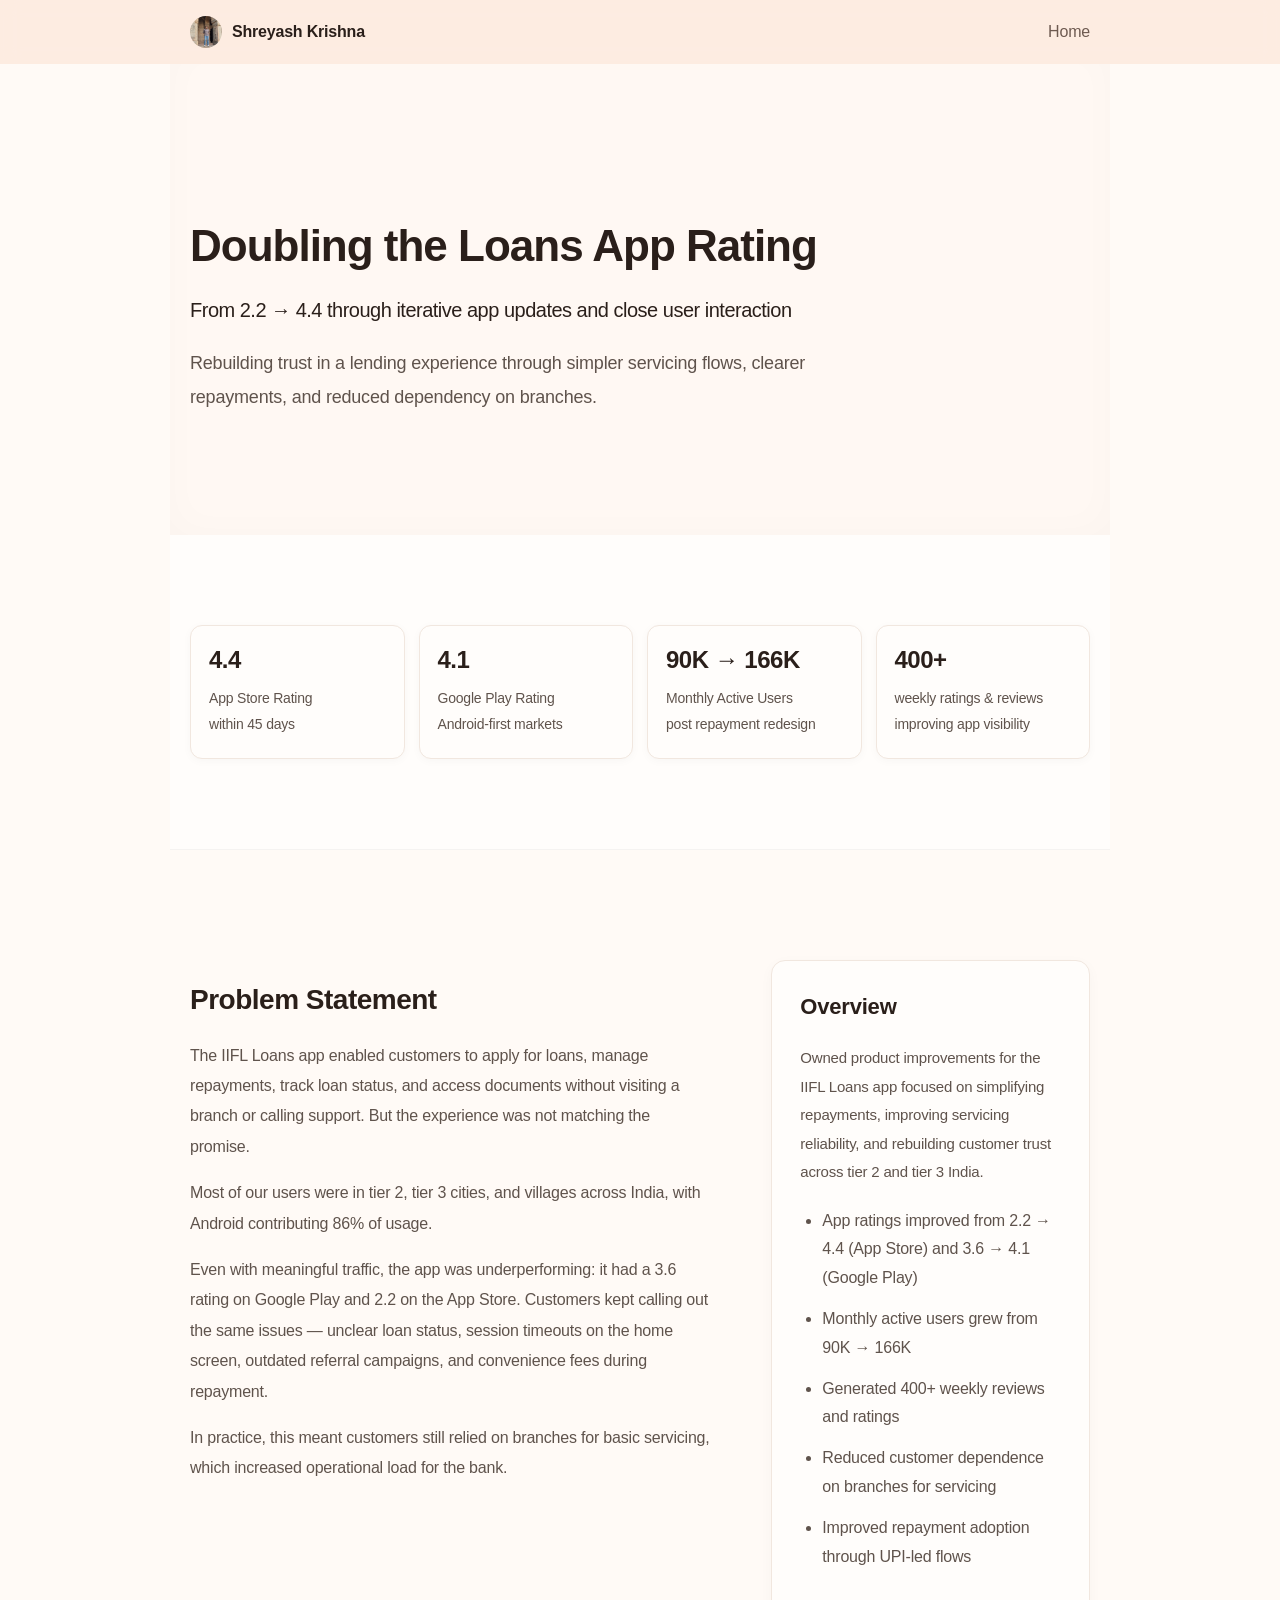
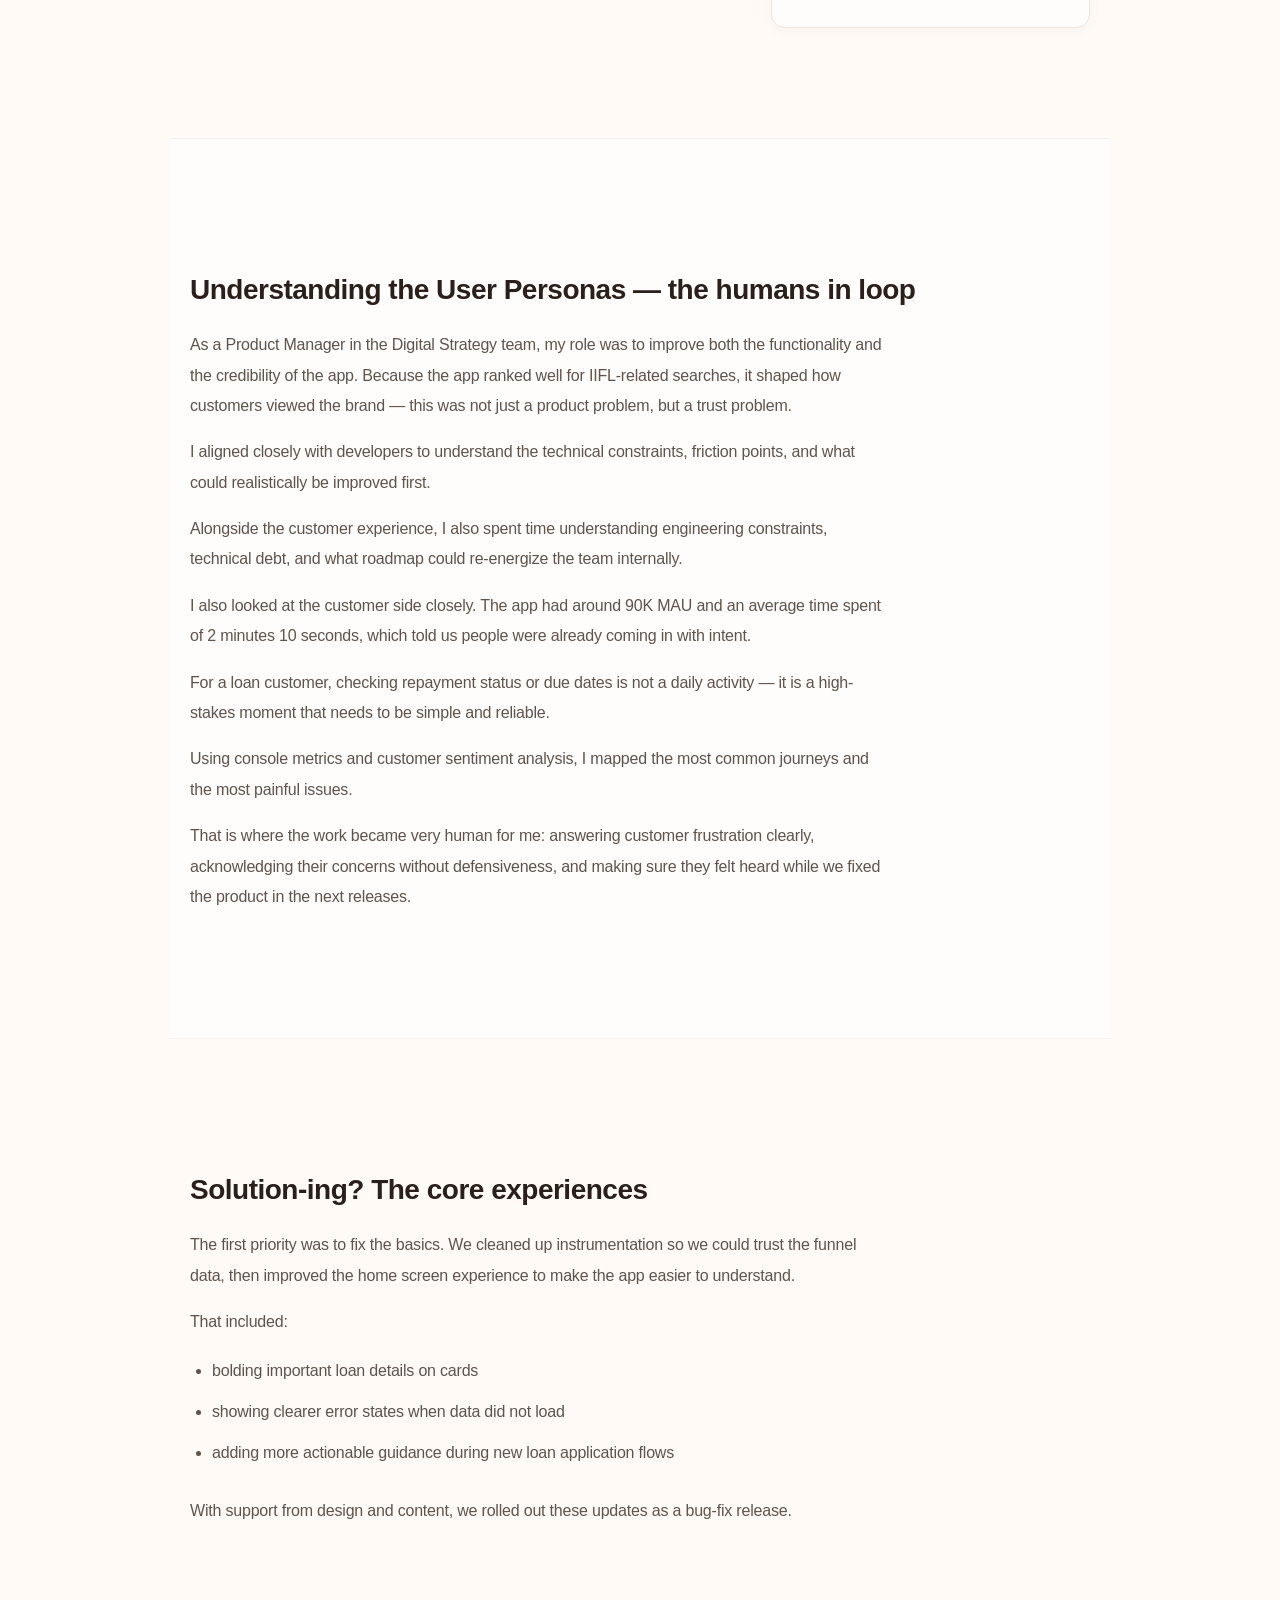
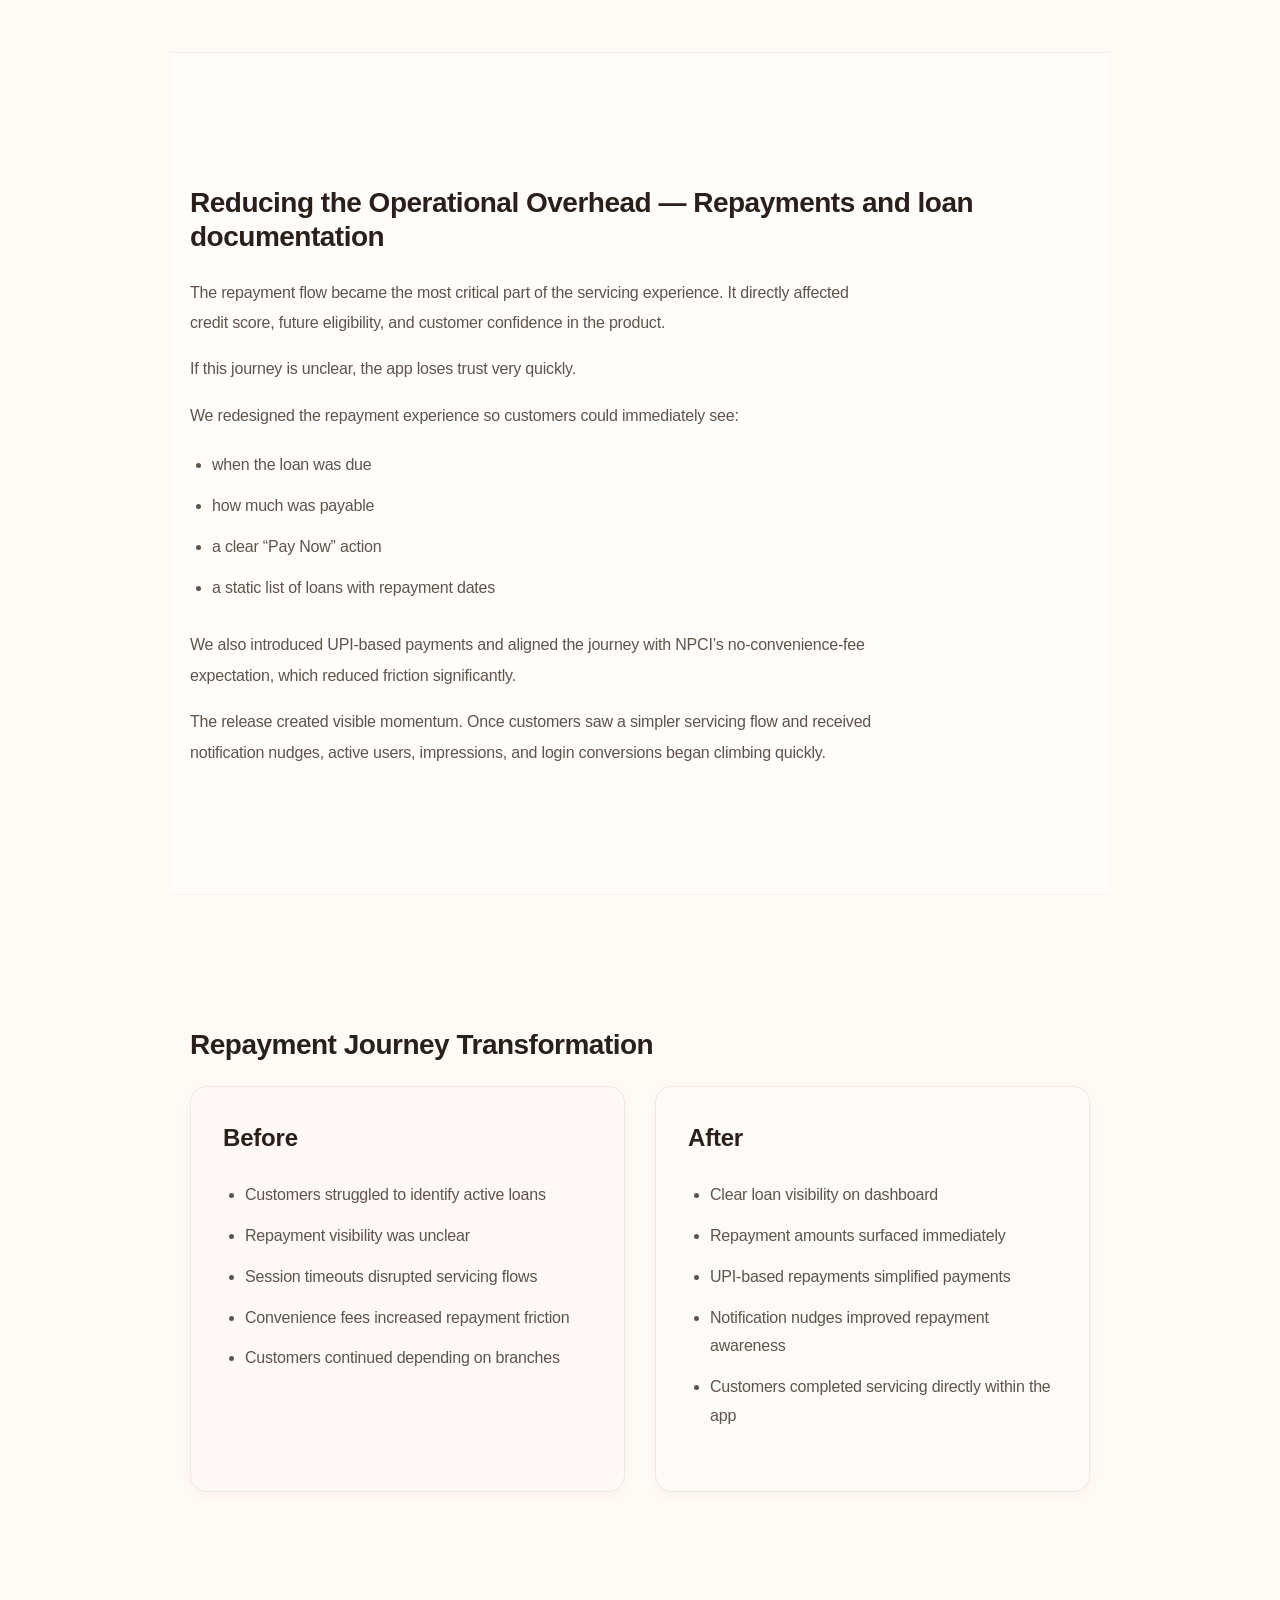
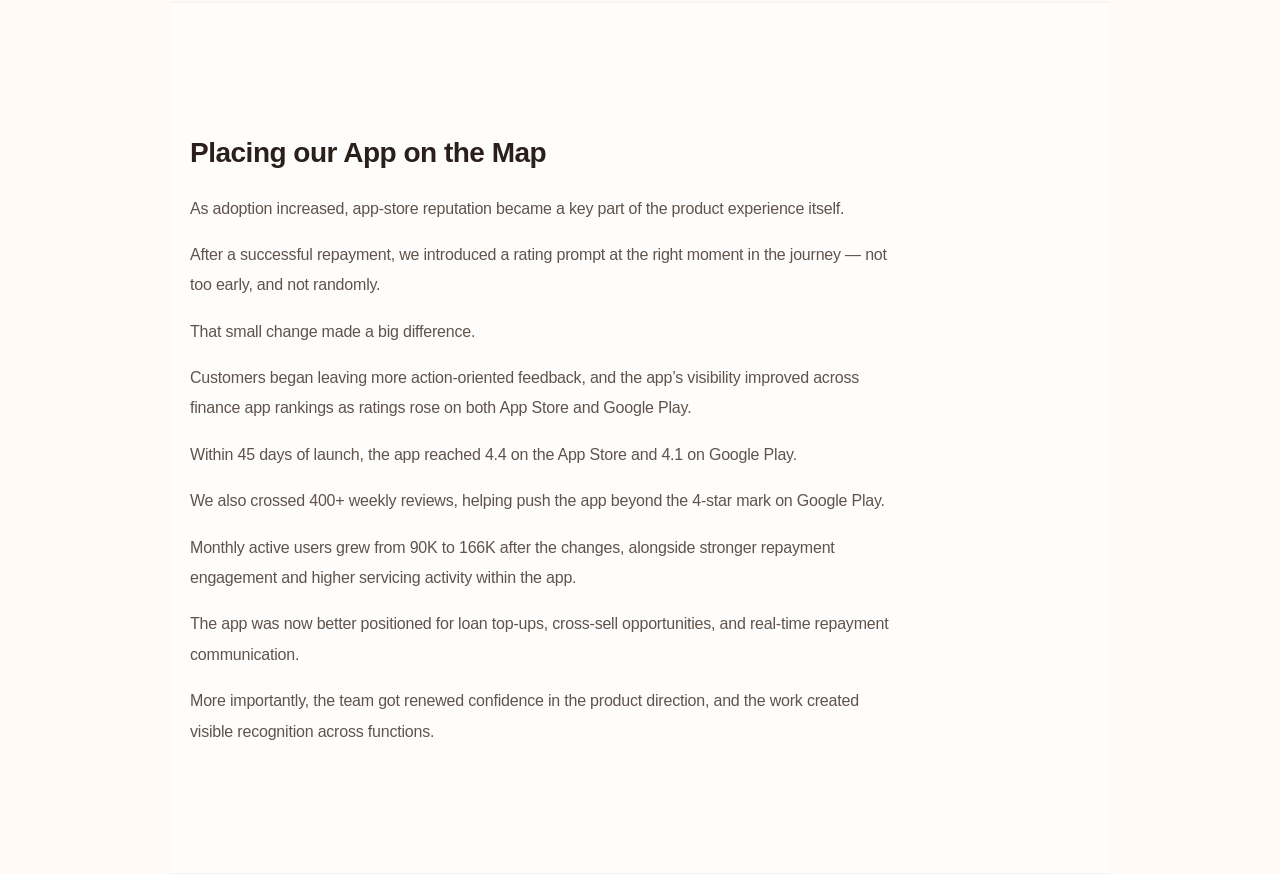
==== loans-case-study.html @ f874c532 "Add files via upload" ====
<!DOCTYPE html>
<html lang="en">

<head>
  <meta charset="UTF-8">
  <meta name="viewport" content="width=device-width, initial-scale=1.0">

  <title>Doubling the Loans App Rating | Shreyash Krishna</title>

  <link rel="stylesheet" href="design1.css">
</head>

<body class="case-study-page">
  <!-- NAVIGATION -->
  <nav class="navbar">
    <div class="nav-container">

      <div class="logo">
        <a href="index.html">
          <img src="profile.jpeg" alt="Shreyash Krishna">
          <span>Shreyash Krishna</span>
        </a>
      </div>

      <div class="nav-links">
        <a href="index.html">Home</a>
      </div>

    </div>
  </nav>

  <!-- HERO -->

  <section class="hero">

    <div class="hero-text">

      <h1>Doubling the Loans App Rating</h1>

      <h2>
        From 2.2 → 4.4 through iterative app updates and close user interaction
      </h2>

      <p>
        Rebuilding trust in a lending experience through simpler servicing flows, clearer repayments, and reduced dependency on branches.
      </p>

    </div>

  </section>
<!-- METRICS STRIP -->

<section class="metrics-strip">

  <div class="metric-card">

    <h3>4.4</h3>

    <p>
      App Store Rating <br>
      within 45 days
    </p>

  </div>

  <div class="metric-card">

    <h3>4.1</h3>

    <p>
      Google Play Rating <br>
      Android-first markets
    </p>

  </div>

  <div class="metric-card">

    <h3>90K → 166K</h3>

    <p>
      Monthly Active Users <br>
      post repayment redesign
    </p>

  </div>

  <div class="metric-card">

    <h3>400+</h3>

    <p>
      weekly ratings & reviews <br>
      improving app visibility
    </p>

  </div>

</section>
<!-- PROBLEM + TLDR -->

<section class="problem-layout">

  <!-- MAIN CONTENT -->

  <div class="problem-content">

    <h2>Problem Statement</h2>

    <p>
      The IIFL Loans app enabled customers to apply for loans, manage repayments, track loan status, and access documents without visiting a branch or calling support. But the experience was not matching the promise.
    </p>

    <p>
      Most of our users were in tier 2, tier 3 cities, and villages across India,
      with Android contributing 86% of usage.
    </p>

    <p>
      Even with meaningful traffic, the app was underperforming:
      it had a 3.6 rating on Google Play and 2.2 on the App Store.
      Customers kept calling out the same issues — unclear loan status,
      session timeouts on the home screen, outdated referral campaigns,
      and convenience fees during repayment.
    </p>

    <p>
      In practice, this meant customers still relied on branches for basic servicing,
      which increased operational load for the bank.
    </p>

  </div>

  <!-- TLDR -->

  <aside class="tldr-card">

    <h3>Overview</h3>

<p>
  Owned product improvements for the IIFL Loans app focused on simplifying repayments,
  improving servicing reliability, and rebuilding customer trust across tier 2 and tier 3 India.
</p>

<ul>

  <li>App ratings improved from 2.2 → 4.4 (App Store) and 3.6 → 4.1 (Google Play)</li>

  <li>Monthly active users grew from 90K → 166K</li>

  <li>Generated 400+ weekly reviews and ratings</li>

  <li>Reduced customer dependence on branches for servicing</li>

  <li>Improved repayment adoption through UPI-led flows</li>

</ul>

  </aside>

</section>

  <!-- USER UNDERSTANDING -->

  <section>

    <h2>Understanding the User Personas — the humans in loop</h2>

    <p>
  As a Product Manager in the Digital Strategy team,
  my role was to improve both the functionality and the credibility of the app.
  Because the app ranked well for IIFL-related searches,
  it shaped how customers viewed the brand —
  this was not just a product problem, but a trust problem.
</p>

<p>
  I aligned closely with developers to understand the technical constraints,
  friction points, and what could realistically be improved first.
</p>

<p>
  Alongside the customer experience,
  I also spent time understanding engineering constraints,
  technical debt, and what roadmap could re-energize the team internally.
</p>

    <p>
      I also looked at the customer side closely.
      The app had around 90K MAU and an average time spent of 2 minutes 10 seconds,
      which told us people were already coming in with intent.
    </p>

    <p>
      For a loan customer,
      checking repayment status or due dates is not a daily activity —
      it is a high-stakes moment that needs to be simple and reliable.
    </p>

    <p>
      Using console metrics and customer sentiment analysis,
      I mapped the most common journeys and the most painful issues.
    </p>

    <p>
      That is where the work became very human for me:
      answering customer frustration clearly,
      acknowledging their concerns without defensiveness,
      and making sure they felt heard while we fixed the product in the next releases.
    </p>

  </section>

  <!-- SOLUTION -->

  <section>

    <h2>Solution-ing? The core experiences </h2>

    <p>
      The first priority was to fix the basics.
      We cleaned up instrumentation so we could trust the funnel data,
      then improved the home screen experience to make the app easier to understand.
    </p>

    <p>
      That included:
    </p>

    <ul>
      <li>bolding important loan details on cards</li>
      <li>showing clearer error states when data did not load</li>
      <li>adding more actionable guidance during new loan application flows</li>
    </ul>

    <p>
      With support from design and content,
      we rolled out these updates as a bug-fix release.
    </p>


  </section>

  <!-- REPAYMENTS -->

  <section>

    <h2>Reducing the Operational Overhead — Repayments and loan documentation</h2>

    <p>
 The repayment flow became the most critical part of the servicing experience.
  It directly affected credit score, future eligibility,
  and customer confidence in the product.    </p>

    <p>
      If this journey is unclear,
      the app loses trust very quickly.
    </p>

    <p>
      We redesigned the repayment experience so customers could immediately see:
    </p>

    <ul>
      <li>when the loan was due</li>
      <li>how much was payable</li>
      <li>a clear “Pay Now” action</li>
      <li>a static list of loans with repayment dates</li>
    </ul>

    <p>
      We also introduced UPI-based payments and aligned the journey
      with NPCI’s no-convenience-fee expectation,
      which reduced friction significantly.
    </p>

    <p>
  The release created visible momentum. Once customers saw a simpler servicing flow
  and received notification nudges,
  active users, impressions, and login conversions began climbing quickly.
</p>

  </section>
<!-- JOURNEY TRANSFORMATION -->

<section class="journey-section">

  <h2>Repayment Journey Transformation</h2>

  <div class="journey-layout">

    <!-- BEFORE -->

    <div class="journey-card before">

      <h3>Before</h3>

      <ul>

        <li>Customers struggled to identify active loans</li>

        <li>Repayment visibility was unclear</li>

        <li>Session timeouts disrupted servicing flows</li>

        <li>Convenience fees increased repayment friction</li>

        <li>Customers continued depending on branches</li>

      </ul>

    </div>

    <!-- AFTER -->

    <div class="journey-card after">

      <h3>After</h3>

      <ul>

        <li>Clear loan visibility on dashboard</li>

        <li>Repayment amounts surfaced immediately</li>

        <li>UPI-based repayments simplified payments</li>

        <li>Notification nudges improved repayment awareness</li>

        <li>Customers completed servicing directly within the app</li>

      </ul>

    </div>

  </div>

</section>
  <!-- OUTCOME -->

  <section>

    <h2>Placing our App on the Map</h2>

    <p>
       As adoption increased, app-store reputation became a key part of the product experience itself.

    </p>

    <p>
      After a successful repayment,
      we introduced a rating prompt at the right moment in the journey —
      not too early,
      and not randomly.
    </p>

    <p>
      That small change made a big difference.
    </p>

    <p>
      Customers began leaving more action-oriented feedback,
      and the app’s visibility improved across finance app rankings
      as ratings rose on both App Store and Google Play.
    </p>

    <p>
      Within 45 days of launch,
      the app reached 4.4 on the App Store and 4.1 on Google Play.
    </p>

    <p>
  We also crossed 400+ weekly reviews,
  helping push the app beyond the 4-star mark on Google Play.
</p>

    <p>
      Monthly active users grew from 90K to 166K after the changes,
      alongside stronger repayment engagement and higher servicing activity within the app.
    </p>

    <p>
      The app was now better positioned for loan top-ups,
      cross-sell opportunities,
      and real-time repayment communication.
    </p>

    <p>
      More importantly,
      the team got renewed confidence in the product direction,
      and the work created visible recognition across functions.
    </p>

  </section>

</body>

</html>
---- design1.css ----
/* ================= BASE ================= */

.navbar {
  position: sticky;
  top: 0;
  background: rgba(253, 233, 220, 0.8);
  backdrop-filter: blur(10px);
  z-index: 100;
}

.nav-container {
  max-width: 900px;
  margin: auto;
  padding: 16px 20px;

  display: flex;
  justify-content: space-between;
  align-items: center;
}

/* LOGO */

.logo {
  display: flex;
  align-items: center;
  font-weight: 600; /* name is bold */
  font-size: 16px;
  gap: 10px;
}

/* small profile image in nav */
.logo img {
  width: 32px;
  height: 32px;
  border-radius: 50%;
  object-fit: cover;
}

/* name text */
.logo span {
  font-weight: 600;
  font-size: 16px;
  color: #2a1f1a;
}
.logo a {
  display: flex;
  align-items: center;
  gap: 10px;
  text-decoration: none;
}
/* LINKS */

.nav-links a {
  margin-left: 20px;
  text-decoration: none;
  color: #6e5a50;
  font-weight: 500;
  transition: color 0.2s ease;
}

.nav-links a:hover {
  color: #2a1f1a;
}

html {
  scroll-behavior: smooth; /* for smooth scrolling when clicking nav links */
}

@media (max-width: 768px) {

  .nav-container {
    flex-direction: column;
    align-items: flex-start;
  }

  .nav-links {
    display: flex;
    flex-direction: column;
    width: 100%;
    margin-top: 10px;
  }

  .nav-links a {
    margin: 10px 0;
  }
    .navbar {
    position: static;
  }
  .logo span {
    font-size: 14px;
  }

  .logo img {
    width: 28px;
    height: 28px;
  }
}
/* Here we are done with the nav bar */
body {
  font-family: -apple-system, BlinkMacSystemFont, 'Segoe UI', Roboto, sans-serif;
  margin: 0;
  line-height: 1.6;
  background-color: #fde9dc;
  color: #2b2b2b;
  -webkit-font-smoothing: antialiased;
  letter-spacing: -0.2px;
}

/* ================= LAYOUT ================= */

section {
  max-width: 900px;
  margin: auto;
  padding: 80px 20px;
  border-bottom: 1px solid rgba(0,0,0,0.05);
}

/* ================= HERO ================= */

/* ================= HERO ================= */

.hero {
  padding: 100px 20px;
  background: #fff8f3; /* unified background */
  text-align: center;

  /* subtle separation + depth */
  border-bottom: 1px solid rgba(0,0,0,0.06);
  box-shadow: inset 0 -20px 40px rgba(0,0,0,0.02);
}

.hero-container {
  display: flex;
  align-items: center;
  justify-content: center;
  gap: 60px;
  max-width: 900px;
  margin: auto;
}

.hero-text {
  text-align: left;
  max-width: 500px;
}

/* ================= PROFILE IMAGE ================= */

.profile-pic {
  width: 240px;
  height: 300px;
  border-radius: 16px;
  object-fit: cover;
  border: 4px solid #fde9dc;
  box-shadow: 0 12px 30px rgba(0,0,0,0.15);
}

/* ================= HERO TYPOGRAPHY ================= */

.hero h1 {
  font-size: 44px;
  margin-bottom: 10px;
  font-weight: 700;
  letter-spacing: -1px;
  color: #2a1f1a;
}

.hero h2 {
  font-size: 20px;
  margin-bottom: 20px;
  font-weight: 400;
  color: #6e5a50;
}

.hero p {
  font-size: 18px;
  margin-bottom: 30px;
  color: #8a756a;
  max-width: 500px;
}

/* ================= BUTTON ================= */

.hero a {
  display: inline-block;
  text-decoration: none;
  background: #2a1f1a;
  color: #ffffff;
  padding: 12px 26px;
  border-radius: 8px;
  font-weight: 600;
  transition: all 0.2s ease;
}

.hero a:hover {
  transform: translateY(-2px);
  background: #000000;
}

/* ================= SECTION HEADINGS ================= */

section h2 {
  font-size: 28px;
  margin-bottom: 20px;
  letter-spacing: -0.5px;
}

/* ================= PROJECTS ================= */


.project {
  background: #fffdfb;
  border: 1px solid #f1e7df;

  padding: 28px;
  border-radius: 14px;

  margin-bottom: 24px;

  transition: all 0.25s ease;

  box-shadow: 0 4px 14px rgba(0,0,0,0.03);
}

/* subtle hover */

.project:hover {
  transform: translateY(-3px);

  box-shadow: 0 10px 24px rgba(0,0,0,0.06);
}

/* project title */

.project h3 {
  font-size: 22px;
  margin-bottom: 16px;

  color: #2a1f1a;

  letter-spacing: -0.4px;
}

/* paragraph spacing */

.project p {
  margin: 12px 0;

  color: #6e5a50;

  line-height: 1.7;
}

/* metrics line */

.project strong {
  color: #2a1f1a;
}

/* case study links */

.project a {
  display: inline-block;

  margin-top: 16px;

  text-decoration: none;

  color: #2a1f1a;

  font-weight: 600;

  transition: opacity 0.2s ease;
}

.project a:hover {
  opacity: 0.7;
}

/* ================= HOW I BUILD (NEW CARD) ================= */

.how-card {
  background: #fff8f3;
  border: 1px solid #f1e3da;
  padding: 28px;
  border-radius: 12px;
  box-shadow: 0 6px 20px rgba(0,0,0,0.04);
}

.how-card p {
  color: #6e5a50;
  margin-bottom: 12px;
}

/* ================= STACK ================= */

.stack {
  display: flex;
  gap: 40px;
  margin-top: 20px;
}

.stack div {
  flex: 1;
  padding: 20px;
  border-radius: 12px;
  background: #fff8f3;
  border: 1px solid #f1e3da;
  box-shadow: 0 6px 20px rgba(0,0,0,0.04);
}

/* ================= RESPONSIVE ================= */

@media (max-width: 768px) {

  .hero-container {
    flex-direction: column;
  }

  .hero-text {
    text-align: center;
  }

  .profile-pic {
    width: 180px;
    height: 220px;
  }

  .stack {
    flex-direction: column;
  }

  .stack div {
    margin-bottom: 15px;
  }
}
/* ================= CASE STUDY PAGE ================= */

.case-study-page {
  background: #fffaf6;
}

/* hero */

.case-study-page .hero {
  text-align: left;
}

/* readability */

.case-study-page section p {
  max-width: 760px;

  line-height: 1.9;

  color: #5f534c;
}

/* section headings */

.case-study-page section h2 {
  margin-bottom: 24px;

  color: #2a1f1a;
}

/* bullet lists */

.case-study-page section ul {
  max-width: 760px;

  padding-left: 22px;

  margin-top: 20px;
  margin-bottom: 28px;
}

.case-study-page section li {
  margin-bottom: 12px;

  color: #5f534c;

  line-height: 1.8;
}

/* narrower reading width */

.case-study-page .hero-text {
  max-width: 760px;
}

/* larger section rhythm */

.case-study-page section {
  padding-top: 90px;
  padding-bottom: 90px;
}
/* ================= METRICS STRIP ================= */

.metrics-strip {
  display: flex;

  justify-content: center;

  gap: 14px;

  flex-wrap: nowrap;

  margin-top: -20px;

  padding-bottom: 40px;
}

/* compact metric blocks */

.metric-card {
  background: #fffdfb;

  border: 1px solid #f1e7df;

  border-radius: 12px;

  padding: 20px 18px;

  width: 210px;

  box-shadow: 0 2px 10px rgba(0,0,0,0.03);

  transition: all 0.2s ease;
}

/* subtle hover */

.metric-card:hover {
  transform: translateY(-2px);

  box-shadow: 0 8px 18px rgba(0,0,0,0.05);
}

/* metric headline */

.metric-card h3 {
  font-size: 24px;

  margin: 0 0 10px 0;

  color: #2a1f1a;

  letter-spacing: -0.5px;

  line-height: 1.2;
}

/* supporting text */

.metric-card p {
  margin: 0;

  font-size: 14px;

  line-height: 1.5;

  color: #6e5a50;
}

/* ================= MOBILE ================= */

@media (max-width: 768px) {

  .metrics-strip {
    flex-wrap: wrap;
  }

  .metric-card {
    width: 100%;

    max-width: 280px;
  }
}
/* ================= PROBLEM + TLDR ================= */

.problem-layout {
  display: flex;

  gap: 60px;

  align-items: flex-start;
}

/* LEFT SIDE */

.problem-content {
  flex: 2;
}

/* RIGHT SIDE */

.tldr-card {
  flex: 1;

  background: #fffdfb;

  border: 1px solid #f1e7df;

  border-radius: 14px;

  padding: 28px;

  box-shadow: 0 4px 14px rgba(0,0,0,0.03);
}

/* TLDR heading */

.tldr-card h3 {
  margin-top: 0;

  margin-bottom: 20px;

  font-size: 22px;

  color: #2a1f1a;
}

/* TLDR paragraphs */

.tldr-card p {
  font-size: 15px;

  line-height: 1.8;

  color: #6e5a50;

  margin-bottom: 18px;
}

/* TLDR bullet points */

.tldr-card ul {
  padding-left: 20px;

  margin-top: 20px;

  margin-bottom: 0;
}

.tldr-card li {
  margin-bottom: 12px;

  color: #5f534c;

  line-height: 1.7;
}

/* ================= MOBILE ================= */

@media (max-width: 768px) {

  .problem-layout {
    flex-direction: column-reverse;

    gap: 30px;
  }

  .tldr-card {
    width: 100%;
  }
}
/* ================= JOURNEY TRANSFORMATION ================= */

.journey-section h2 {
  margin-bottom: 40px;
}

/* layout */

.journey-layout {
  display: flex;

  gap: 30px;
}

/* cards */

.journey-card {
  flex: 1;

  background: #fffdfb;

  border: 1px solid #f1e7df;

  border-radius: 16px;

  padding: 32px;

  box-shadow: 0 4px 14px rgba(0,0,0,0.03);
}

/* headings */

.journey-card h3 {
  margin-top: 0;

  margin-bottom: 24px;

  font-size: 24px;

  color: #2a1f1a;
}

/* lists */

.journey-card ul {
  margin: 0;

  padding-left: 22px;
}

.journey-card li {
  margin-bottom: 18px;

  line-height: 1.8;

  color: #5f534c;
}

/* BEFORE subtle styling */

.before {
  background: #fff8f6;
}

/* AFTER subtle styling */

.after {
  background: #fdfbf8;
}

/* ================= MOBILE ================= */

@media (max-width: 768px) {

  .journey-layout {
    flex-direction: column;
  }
}
/* ================= SCROLL EXPERIENCE ================= */

/* smooth scrolling globally */

html {
  scroll-behavior: smooth;
}

/* case study only */

.case-study-page {
  scroll-snap-type: y proximity;
}

/* align sections softly while scrolling */

.case-study-page section {
  scroll-snap-align: start;
}
/* ================= CASE STUDY VISUAL RHYTHM ================= */

.case-study-page section:not(.metrics-strip) {
  padding-top: 110px;
  padding-bottom: 110px;
}

.case-study-page h2 {
  margin-bottom: 32px;

  line-height: 1.2;
}

.case-study-page section p {
  max-width: 700px;
}

.case-study-page section:nth-of-type(even) {
  background: #fffdfb;
}

.case-study-page section {
  border-bottom: 1px solid rgba(0,0,0,0.04);
}
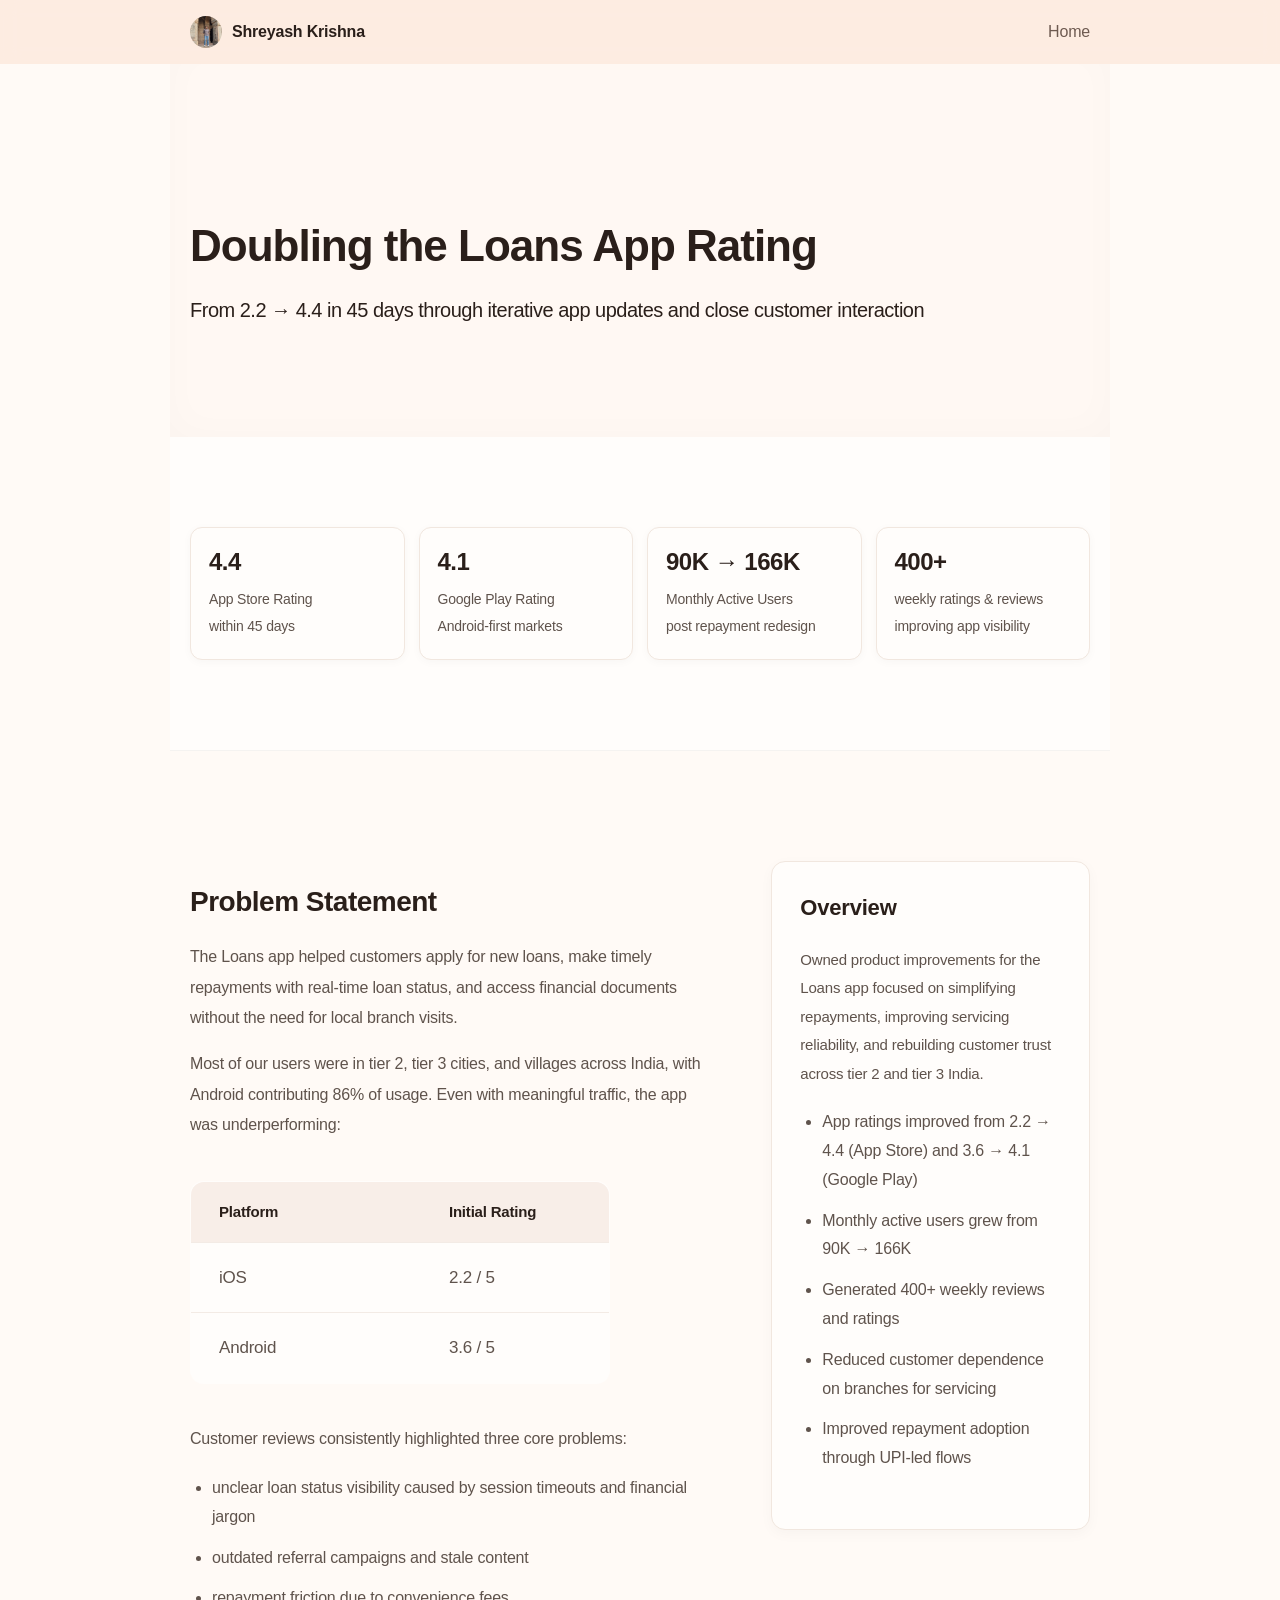
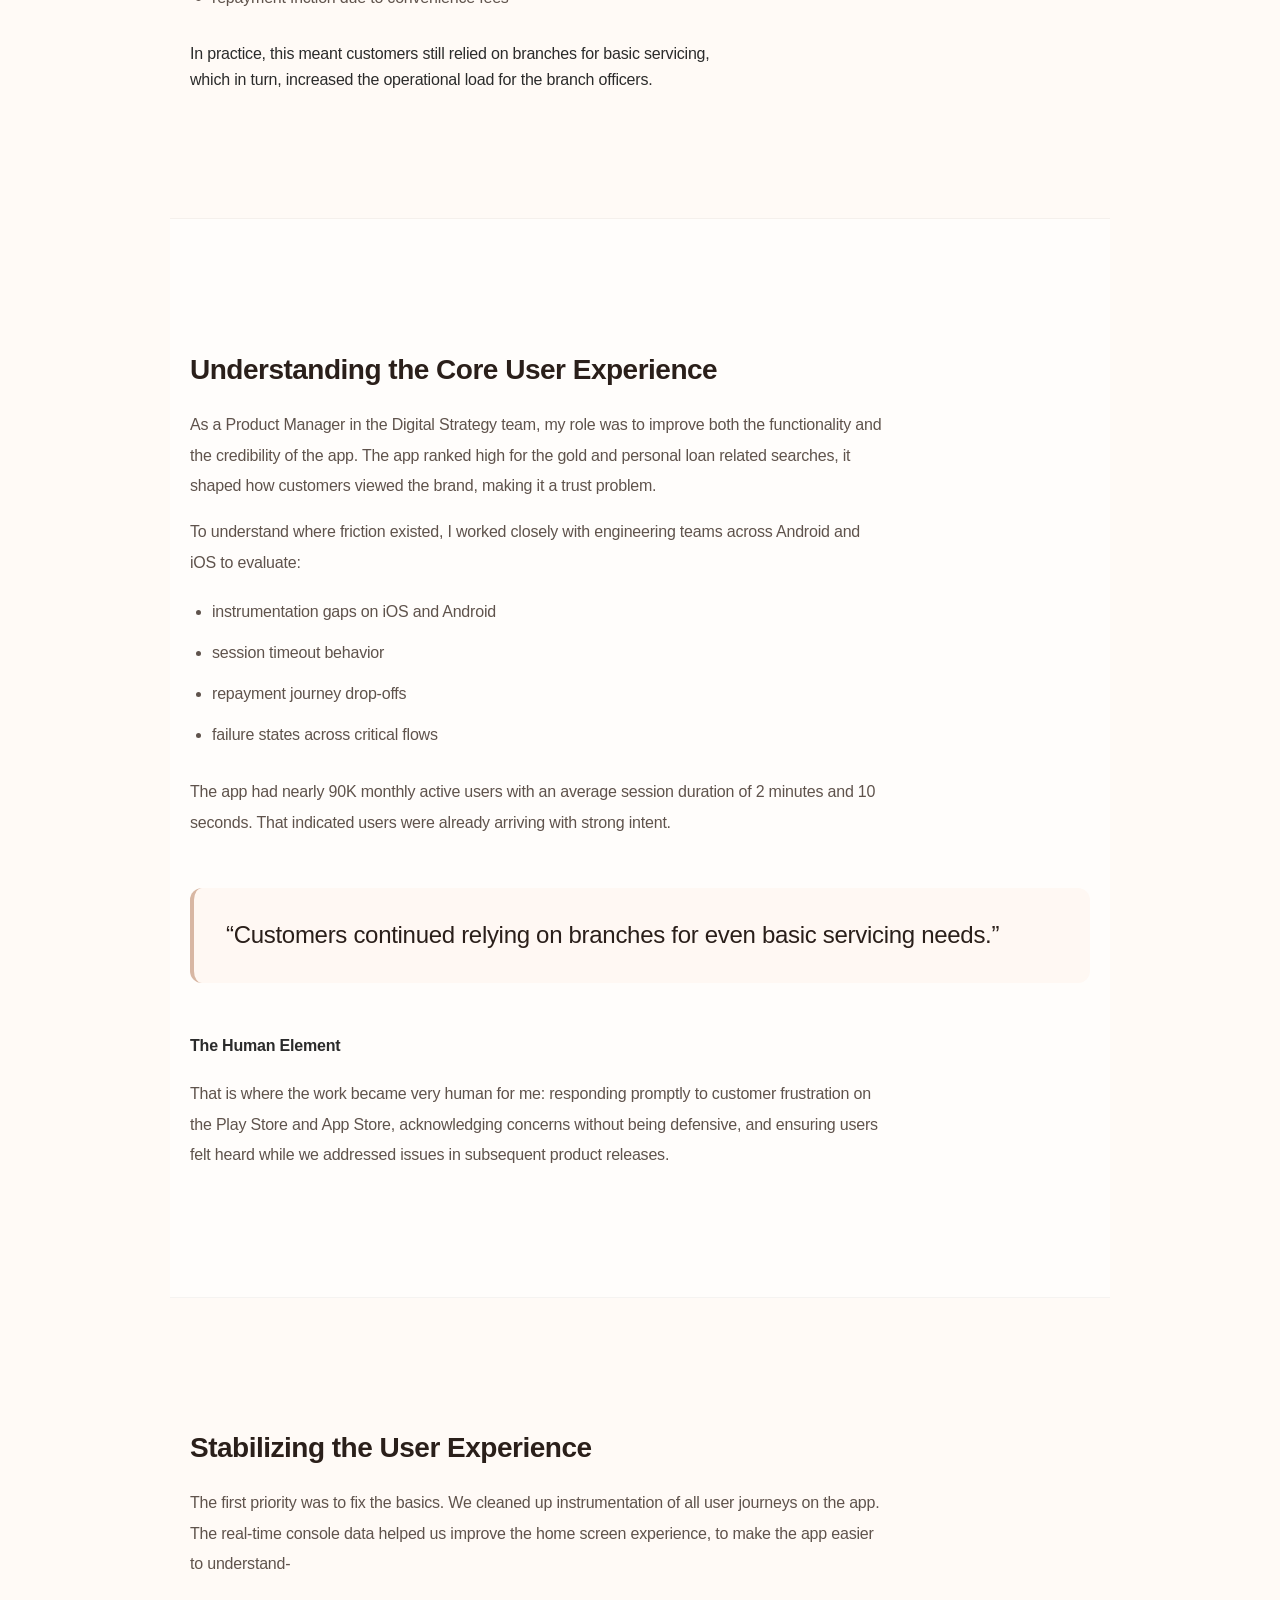
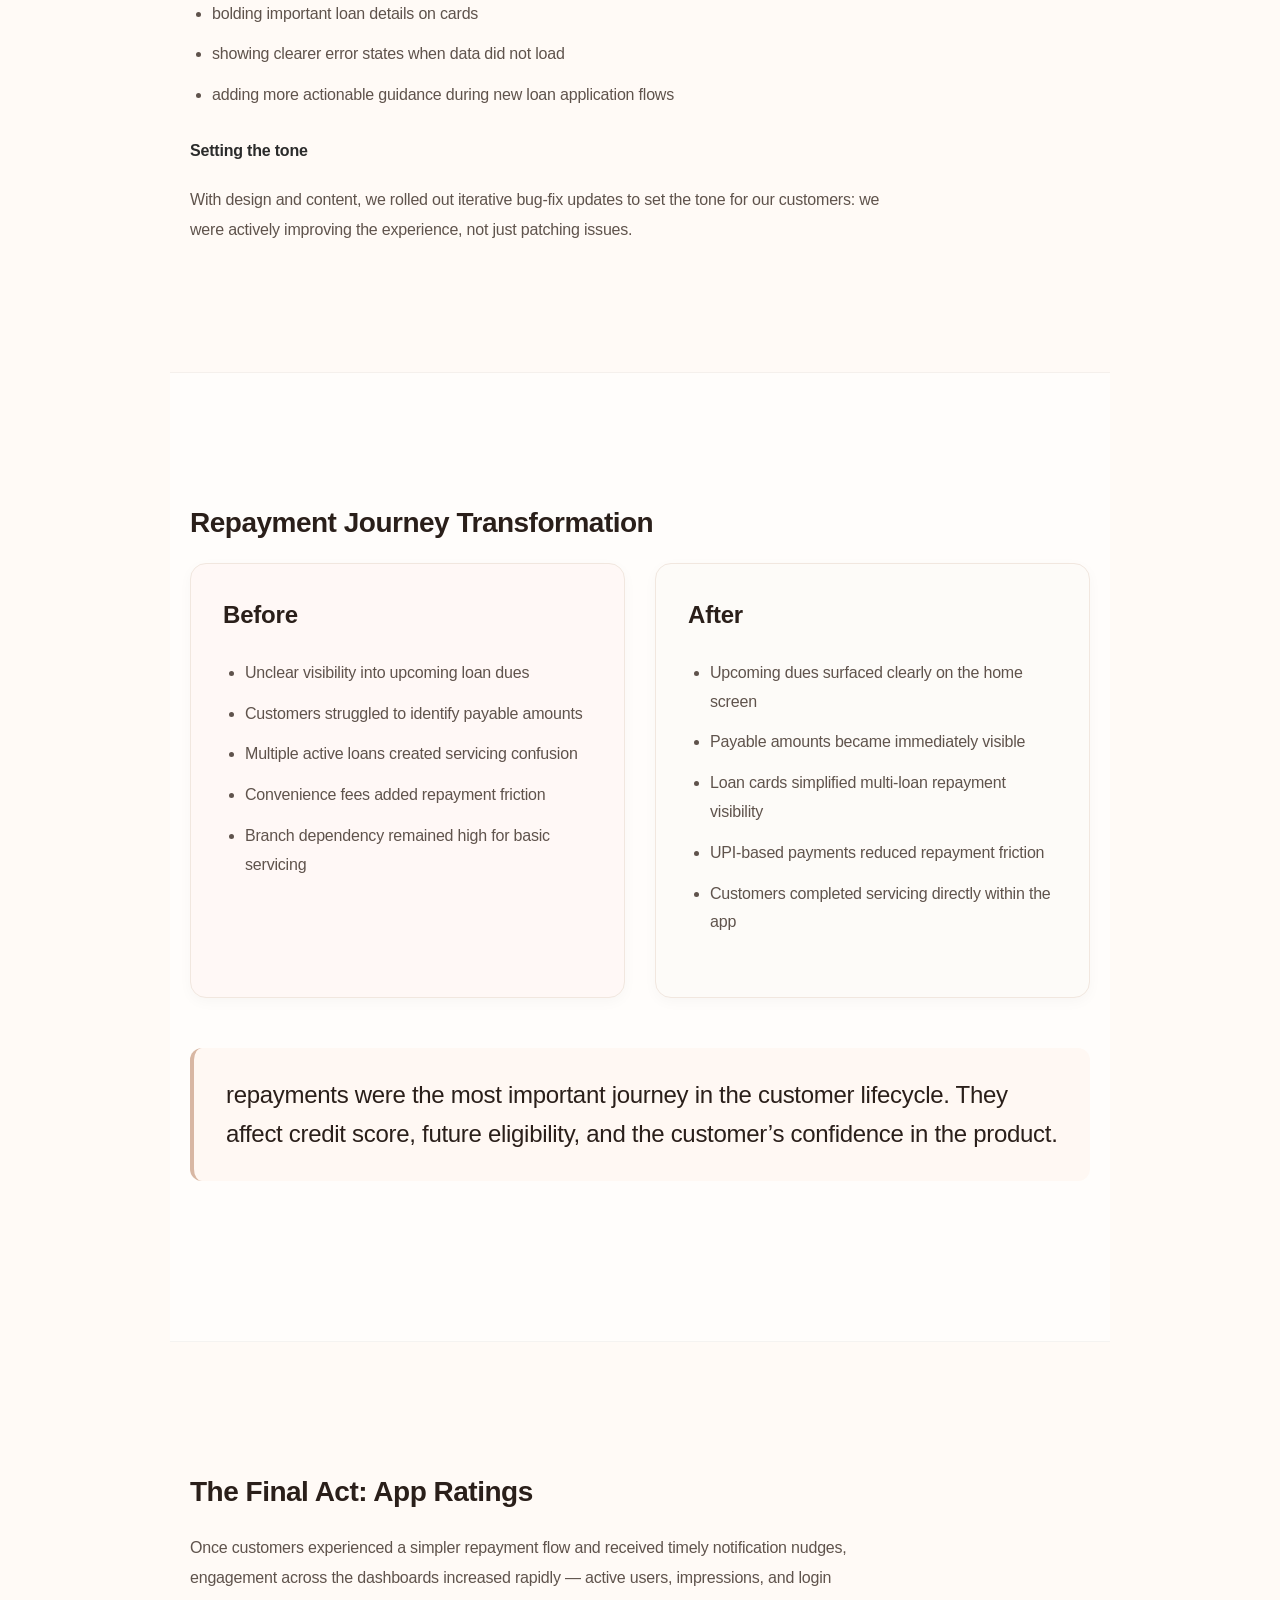
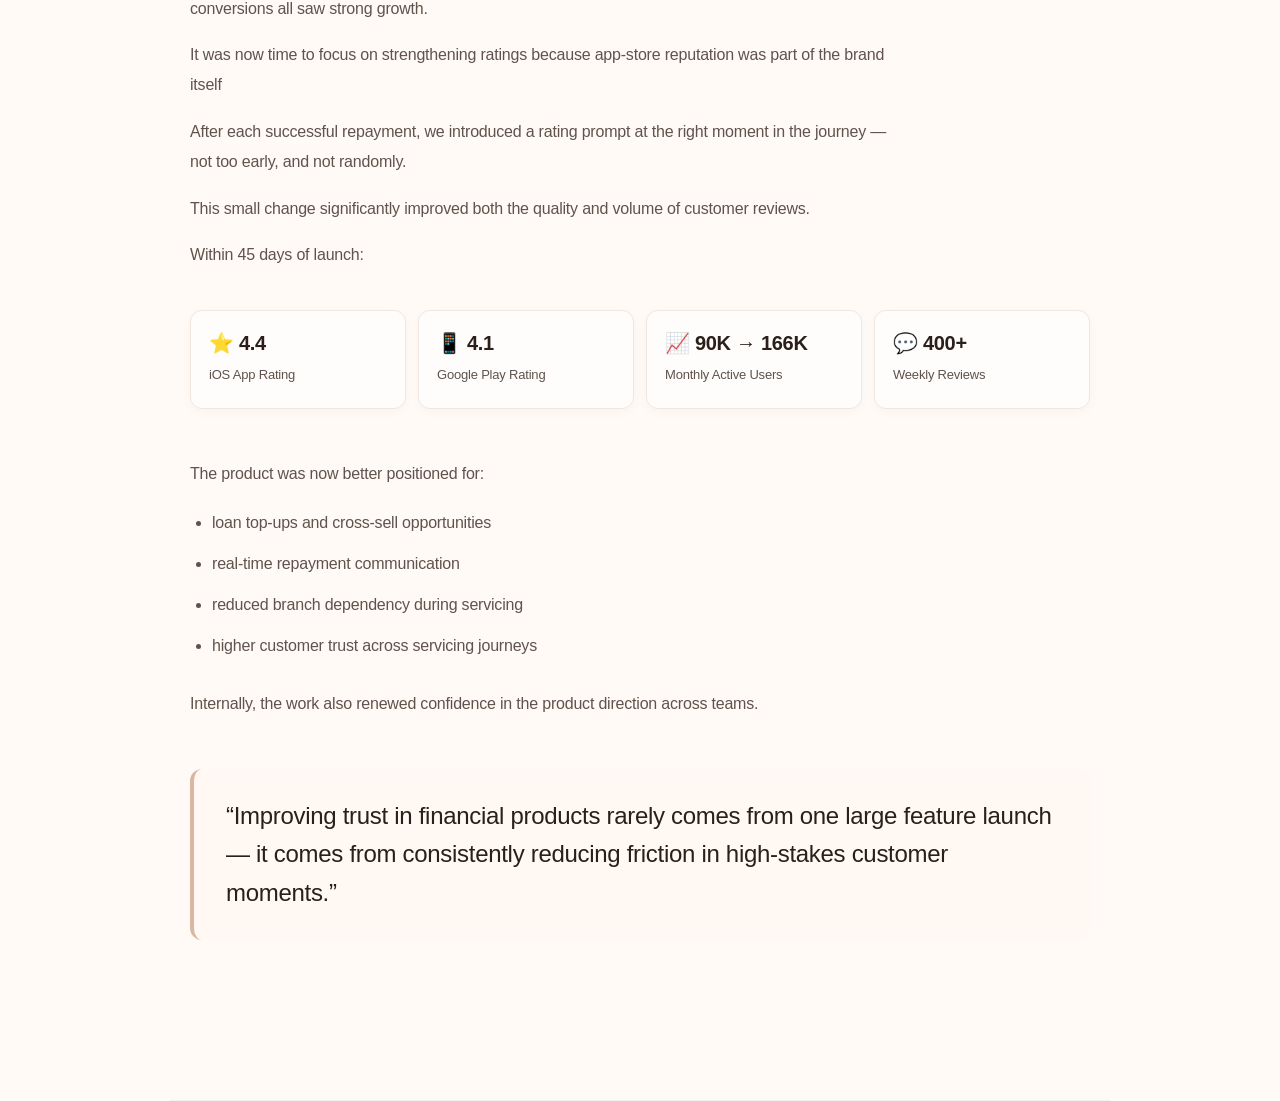
==== commit 672fe39b: "Added Structure" ====
--- a/loans-case-study.html
+++ b/loans-case-study.html
@@ -38,12 +38,8 @@
       <h1>Doubling the Loans App Rating</h1>
 
       <h2>
-        From 2.2 → 4.4 through iterative app updates and close user interaction
+        From 2.2 → 4.4 in 45 days through iterative app updates and close customer interaction      
       </h2>
-
-      <p>
-        Rebuilding trust in a lending experience through simpler servicing flows, clearer repayments, and reduced dependency on branches.
-      </p>
 
     </div>
 
@@ -108,25 +104,52 @@
     <h2>Problem Statement</h2>
 
     <p>
-      The IIFL Loans app enabled customers to apply for loans, manage repayments, track loan status, and access documents without visiting a branch or calling support. But the experience was not matching the promise.
-    </p>
-
-    <p>
-      Most of our users were in tier 2, tier 3 cities, and villages across India,
-      with Android contributing 86% of usage.
-    </p>
-
-    <p>
-      Even with meaningful traffic, the app was underperforming:
-      it had a 3.6 rating on Google Play and 2.2 on the App Store.
-      Customers kept calling out the same issues — unclear loan status,
-      session timeouts on the home screen, outdated referral campaigns,
-      and convenience fees during repayment.
-    </p>
-
-    <p>
-      In practice, this meant customers still relied on branches for basic servicing,
-      which increased operational load for the bank.
+      The Loans app helped customers apply for new loans, make timely repayments with real-time loan status, and access financial documents without the need for local branch visits. 
+    </p>
+
+    <p>
+      Most of our users were in tier 2, tier 3 cities, and villages across India, with Android contributing 86% of usage. Even with meaningful traffic, the app was underperforming: 
+    </p>
+<div class="rating-table-wrapper">
+
+  <table class="rating-table">
+
+    <thead>
+      <tr>
+        <th>Platform</th>
+        <th>Initial Rating</th>
+      </tr>
+    </thead>
+
+    <tbody>
+      <tr>
+        <td>iOS</td>
+        <td>2.2 / 5</td>
+      </tr>
+
+      <tr>
+        <td>Android</td>
+        <td>3.6 / 5</td>
+      </tr>
+    </tbody>
+
+  </table>
+
+</div>
+    <p>
+      Customer reviews consistently highlighted three core problems:
+      <ul>
+          <li>unclear loan status visibility caused by session timeouts and financial jargon
+
+          </li>
+          <li>
+            outdated referral campaigns and stale content
+          </li>
+          <li>
+            repayment friction due to convenience fees
+          </li>
+      </ul>
+      In practice, this meant customers still relied on branches for basic servicing, which in turn, increased the operational load for the branch officers.
     </p>
 
   </div>
@@ -138,7 +161,7 @@
     <h3>Overview</h3>
 
 <p>
-  Owned product improvements for the IIFL Loans app focused on simplifying repayments,
+  Owned product improvements for the Loans app focused on simplifying repayments,
   improving servicing reliability, and rebuilding customer trust across tier 2 and tier 3 India.
 </p>
 
@@ -164,129 +187,65 @@
 
   <section>
 
-    <h2>Understanding the User Personas — the humans in loop</h2>
-
-    <p>
-  As a Product Manager in the Digital Strategy team,
-  my role was to improve both the functionality and the credibility of the app.
-  Because the app ranked well for IIFL-related searches,
-  it shaped how customers viewed the brand —
-  this was not just a product problem, but a trust problem.
-</p>
-
-<p>
-  I aligned closely with developers to understand the technical constraints,
-  friction points, and what could realistically be improved first.
-</p>
-
-<p>
-  Alongside the customer experience,
-  I also spent time understanding engineering constraints,
-  technical debt, and what roadmap could re-energize the team internally.
-</p>
-
-    <p>
-      I also looked at the customer side closely.
-      The app had around 90K MAU and an average time spent of 2 minutes 10 seconds,
-      which told us people were already coming in with intent.
-    </p>
-
-    <p>
-      For a loan customer,
-      checking repayment status or due dates is not a daily activity —
-      it is a high-stakes moment that needs to be simple and reliable.
-    </p>
-
-    <p>
-      Using console metrics and customer sentiment analysis,
-      I mapped the most common journeys and the most painful issues.
-    </p>
-
-    <p>
-      That is where the work became very human for me:
-      answering customer frustration clearly,
-      acknowledging their concerns without defensiveness,
-      and making sure they felt heard while we fixed the product in the next releases.
-    </p>
+    <h2>Understanding the Core User Experience </h2>
+
+    <p>
+        As a Product Manager in the Digital Strategy team, my role was to improve both the functionality and the credibility of the app. The app ranked high for the gold and personal loan related searches, it shaped how customers viewed the brand, making it a trust problem. 
+    </p>
+    <p>
+      To understand where friction existed, I worked closely with engineering teams across Android and iOS to evaluate:
+      <ul>
+        <li>instrumentation gaps on iOS and Android</li>
+        <li>session timeout behavior</li>
+        <li>repayment journey drop-offs</li>
+        <li> failure states across critical flows</li>
+      </ul>
+    </p>
+    <p>The app had nearly 90K monthly active users with an average session duration of 2 minutes and 10 seconds. That indicated users were already arriving with strong intent.
+    
+    </p>
+    <blockquote>
+      “Customers continued relying on branches for even basic servicing needs.”
+    </blockquote>
+    <h4> The Human Element </h4>
+    <p>
+      That is where the work became very human for me: responding promptly to customer frustration on the Play Store and App Store, acknowledging concerns without being defensive, and ensuring users felt heard while we addressed issues in subsequent product releases.
+    </p>
+
 
   </section>
 
-  <!-- SOLUTION -->
+  <!-- REPAYMENTS -->
 
   <section>
 
-    <h2>Solution-ing? The core experiences </h2>
-
-    <p>
-      The first priority was to fix the basics.
-      We cleaned up instrumentation so we could trust the funnel data,
-      then improved the home screen experience to make the app easier to understand.
-    </p>
-
-    <p>
-      That included:
-    </p>
-
-    <ul>
-      <li>bolding important loan details on cards</li>
-      <li>showing clearer error states when data did not load</li>
-      <li>adding more actionable guidance during new loan application flows</li>
-    </ul>
-
-    <p>
-      With support from design and content,
-      we rolled out these updates as a bug-fix release.
-    </p>
-
-
-  </section>
-
-  <!-- REPAYMENTS -->
-
-  <section>
-
-    <h2>Reducing the Operational Overhead — Repayments and loan documentation</h2>
-
-    <p>
- The repayment flow became the most critical part of the servicing experience.
-  It directly affected credit score, future eligibility,
-  and customer confidence in the product.    </p>
-
-    <p>
-      If this journey is unclear,
-      the app loses trust very quickly.
-    </p>
-
-    <p>
-      We redesigned the repayment experience so customers could immediately see:
-    </p>
-
-    <ul>
-      <li>when the loan was due</li>
-      <li>how much was payable</li>
-      <li>a clear “Pay Now” action</li>
-      <li>a static list of loans with repayment dates</li>
-    </ul>
-
-    <p>
-      We also introduced UPI-based payments and aligned the journey
-      with NPCI’s no-convenience-fee expectation,
-      which reduced friction significantly.
-    </p>
-
-    <p>
-  The release created visible momentum. Once customers saw a simpler servicing flow
-  and received notification nudges,
-  active users, impressions, and login conversions began climbing quickly.
-</p>
-
-  </section>
+    <h2>Stabilizing the User Experience
+
+    </h2>
+    <p>
+      The first priority was to fix the basics. We cleaned up instrumentation of all user journeys on the app. The real-time console data helped us improve the home screen experience, to make the app easier to understand-
+      <ul>
+        <li>bolding important loan details on cards
+        </li>
+        <li>showing clearer error states when data did not load
+        </li>
+      <li>adding more actionable guidance during new loan application flows
+      </li>
+      </ul>   
+    </p>
+  <H4>Setting the tone</H4>
+    <p>
+      With design and content, we rolled out iterative bug-fix updates to set the tone for our customers: we were actively improving the experience, not just patching issues.
+    </p>
+</section>
+
+
 <!-- JOURNEY TRANSFORMATION -->
-
 <section class="journey-section">
 
   <h2>Repayment Journey Transformation</h2>
 
+
   <div class="journey-layout">
 
     <!-- BEFORE -->
@@ -297,18 +256,18 @@
 
       <ul>
 
-        <li>Customers struggled to identify active loans</li>
-
-        <li>Repayment visibility was unclear</li>
-
-        <li>Session timeouts disrupted servicing flows</li>
-
-        <li>Convenience fees increased repayment friction</li>
-
-        <li>Customers continued depending on branches</li>
+        <li>Unclear visibility into upcoming loan dues</li>
+
+        <li>Customers struggled to identify payable amounts</li>
+
+        <li>Multiple active loans created servicing confusion</li>
+
+        <li>Convenience fees added repayment friction</li>
+
+        <li>Branch dependency remained high for basic servicing</li>
 
       </ul>
-
+  
     </div>
 
     <!-- AFTER -->
@@ -319,13 +278,13 @@
 
       <ul>
 
-        <li>Clear loan visibility on dashboard</li>
-
-        <li>Repayment amounts surfaced immediately</li>
-
-        <li>UPI-based repayments simplified payments</li>
-
-        <li>Notification nudges improved repayment awareness</li>
+        <li>Upcoming dues surfaced clearly on the home screen</li>
+
+        <li>Payable amounts became immediately visible</li>
+
+        <li>Loan cards simplified multi-loan repayment visibility</li>
+
+        <li>UPI-based payments reduced repayment friction</li>
 
         <li>Customers completed servicing directly within the app</li>
 
@@ -334,65 +293,86 @@
     </div>
 
   </div>
-
+<blockquote>
+    repayments were the most important journey in the customer lifecycle. They affect credit score, future eligibility, and the customer’s confidence in the product.
+  </blockquote>
 </section>
   <!-- OUTCOME -->
 
   <section>
 
-    <h2>Placing our App on the Map</h2>
-
-    <p>
-       As adoption increased, app-store reputation became a key part of the product experience itself.
-
-    </p>
-
-    <p>
-      After a successful repayment,
-      we introduced a rating prompt at the right moment in the journey —
-      not too early,
-      and not randomly.
-    </p>
-
-    <p>
-      That small change made a big difference.
-    </p>
-
-    <p>
-      Customers began leaving more action-oriented feedback,
-      and the app’s visibility improved across finance app rankings
-      as ratings rose on both App Store and Google Play.
-    </p>
-
-    <p>
-      Within 45 days of launch,
-      the app reached 4.4 on the App Store and 4.1 on Google Play.
-    </p>
-
-    <p>
-  We also crossed 400+ weekly reviews,
-  helping push the app beyond the 4-star mark on Google Play.
-</p>
-
-    <p>
-      Monthly active users grew from 90K to 166K after the changes,
-      alongside stronger repayment engagement and higher servicing activity within the app.
-    </p>
-
-    <p>
-      The app was now better positioned for loan top-ups,
-      cross-sell opportunities,
-      and real-time repayment communication.
-    </p>
-
-    <p>
-      More importantly,
-      the team got renewed confidence in the product direction,
-      and the work created visible recognition across functions.
-    </p>
+    <h2>The Final Act: App Ratings</h2>
+
+    <p>
+      Once customers experienced a simpler repayment flow and received timely notification nudges, engagement across the dashboards increased rapidly — active users, impressions, and login conversions all saw strong growth.
+    </p>
+
+    <p>
+      It was now time to focus on strengthening ratings because app-store reputation was part of the brand itself
+    </p>
+
+    <p>
+  After each successful repayment, we introduced a rating prompt at the right moment in the journey — not too early, and not randomly.
+    </p>
+<p>
+  This small change significantly improved both the quality and volume of customer reviews.
+</p>
+
+<p>
+  Within 45 days of launch:
+</p>
+
+<div class="outcome-metrics">
+
+  <div class="outcome-metric">
+    <h3>⭐ 4.4</h3>
+    <p>iOS App Rating</p>
+  </div>
+
+  <div class="outcome-metric">
+    <h3>📱 4.1</h3>
+    <p>Google Play Rating</p>
+  </div>
+
+  <div class="outcome-metric">
+    <h3>📈 90K → 166K</h3>
+    <p>Monthly Active Users</p>
+  </div>
+
+  <div class="outcome-metric">
+    <h3>💬 400+</h3>
+    <p>Weekly Reviews</p>
+  </div>
+
+</div>
+
+<p>
+  The product was now better positioned for:
+</p>
+
+<ul>
+
+  <li>loan top-ups and cross-sell opportunities</li>
+
+  <li>real-time repayment communication</li>
+
+  <li>reduced branch dependency during servicing</li>
+
+  <li>higher customer trust across servicing journeys</li>
+
+</ul>
+
+<p>
+  Internally, the work also renewed confidence in the product direction across teams.
+</p>
+
+<blockquote>
+  “Improving trust in financial products rarely comes from one large feature launch —
+  it comes from consistently reducing friction in high-stakes customer moments.”
+</blockquote>
 
   </section>
 
 </body>
 
-</html>+</html>
--- a/design1.css
+++ b/design1.css
@@ -685,3 +685,182 @@
 .case-study-page section {
   border-bottom: 1px solid rgba(0,0,0,0.04);
 }
+
+blockquote {
+  margin: 50px 0;
+
+  padding: 28px 32px;
+
+  border-left: 4px solid #d8b7a3;
+
+  background: #fff8f3;
+
+  border-radius: 12px;
+
+  font-size: 24px;
+
+  line-height: 1.6;
+
+  font-weight: 500;
+
+  color: #2a1f1a;
+
+  letter-spacing: -0.3px;
+}
+
+/* ================= OUTCOME METRICS ================= */
+
+.outcome-metrics {
+  display: flex;
+
+  gap: 16px;
+
+  flex-wrap: wrap;
+
+  margin-top: 40px;
+
+  margin-bottom: 50px;
+}
+
+/* metric cards */
+
+/* ================= OUTCOME METRICS ================= */
+
+.outcome-metrics {
+  display: flex;
+
+  gap: 12px;
+
+  flex-wrap: nowrap;
+
+  margin-top: 40px;
+
+  margin-bottom: 50px;
+}
+
+/* metric cards */
+
+.outcome-metric {
+  flex: 1;
+
+  min-width: 0;
+
+  background: #fffdfb;
+
+  border: 1px solid #f1e7df;
+
+  border-radius: 12px;
+
+  padding: 20px 18px;
+
+  box-shadow: 0 3px 12px rgba(0,0,0,0.03);
+}
+
+/* metric headline */
+
+.outcome-metric h3 {
+  margin: 0 0 8px 0;
+
+  font-size: 20px;
+
+  line-height: 1.2;
+
+  letter-spacing: -0.3px;
+
+  color: #2a1f1a;
+}
+
+/* supporting text */
+
+.outcome-metric p {
+  margin: 0;
+
+  font-size: 13px;
+
+  line-height: 1.4;
+
+  color: #6e5a50;
+}
+
+/* mobile */
+
+@media (max-width: 768px) {
+
+  .outcome-metrics {
+    flex-wrap: wrap;
+  }
+
+  .outcome-metric {
+    width: 100%;
+  }
+}
+/* ================= RATING TABLE ================= */
+
+.rating-table-wrapper {
+  margin-top: 40px;
+
+  margin-bottom: 40px;
+
+  overflow-x: auto;
+}
+
+/* table */
+
+.rating-table {
+  width: 420px;
+
+  border-collapse: collapse;
+
+  background: #fffdfb;
+
+  border: 1px solid #f1e7df;
+
+  border-radius: 14px;
+
+  overflow: hidden;
+}
+
+/* headings */
+
+.rating-table th {
+  text-align: left;
+
+  padding: 18px 28px;
+
+  background: #f8eee8;
+
+  color: #2a1f1a;
+
+  font-size: 15px;
+
+  font-weight: 600;
+
+  letter-spacing: -0.2px;
+}
+
+/* cells */
+
+.rating-table td {
+  padding: 22px 28px;
+
+  border-top: 1px solid #f3ebe5;
+
+  color: #5f534c;
+
+  font-size: 17px;
+
+  line-height: 1.5;
+}
+
+/* wider first column */
+
+.rating-table th:first-child,
+.rating-table td:first-child {
+  width: 55%;
+}
+
+/* subtle hover */
+
+.rating-table tr:hover {
+  background: #fff8f4;
+}
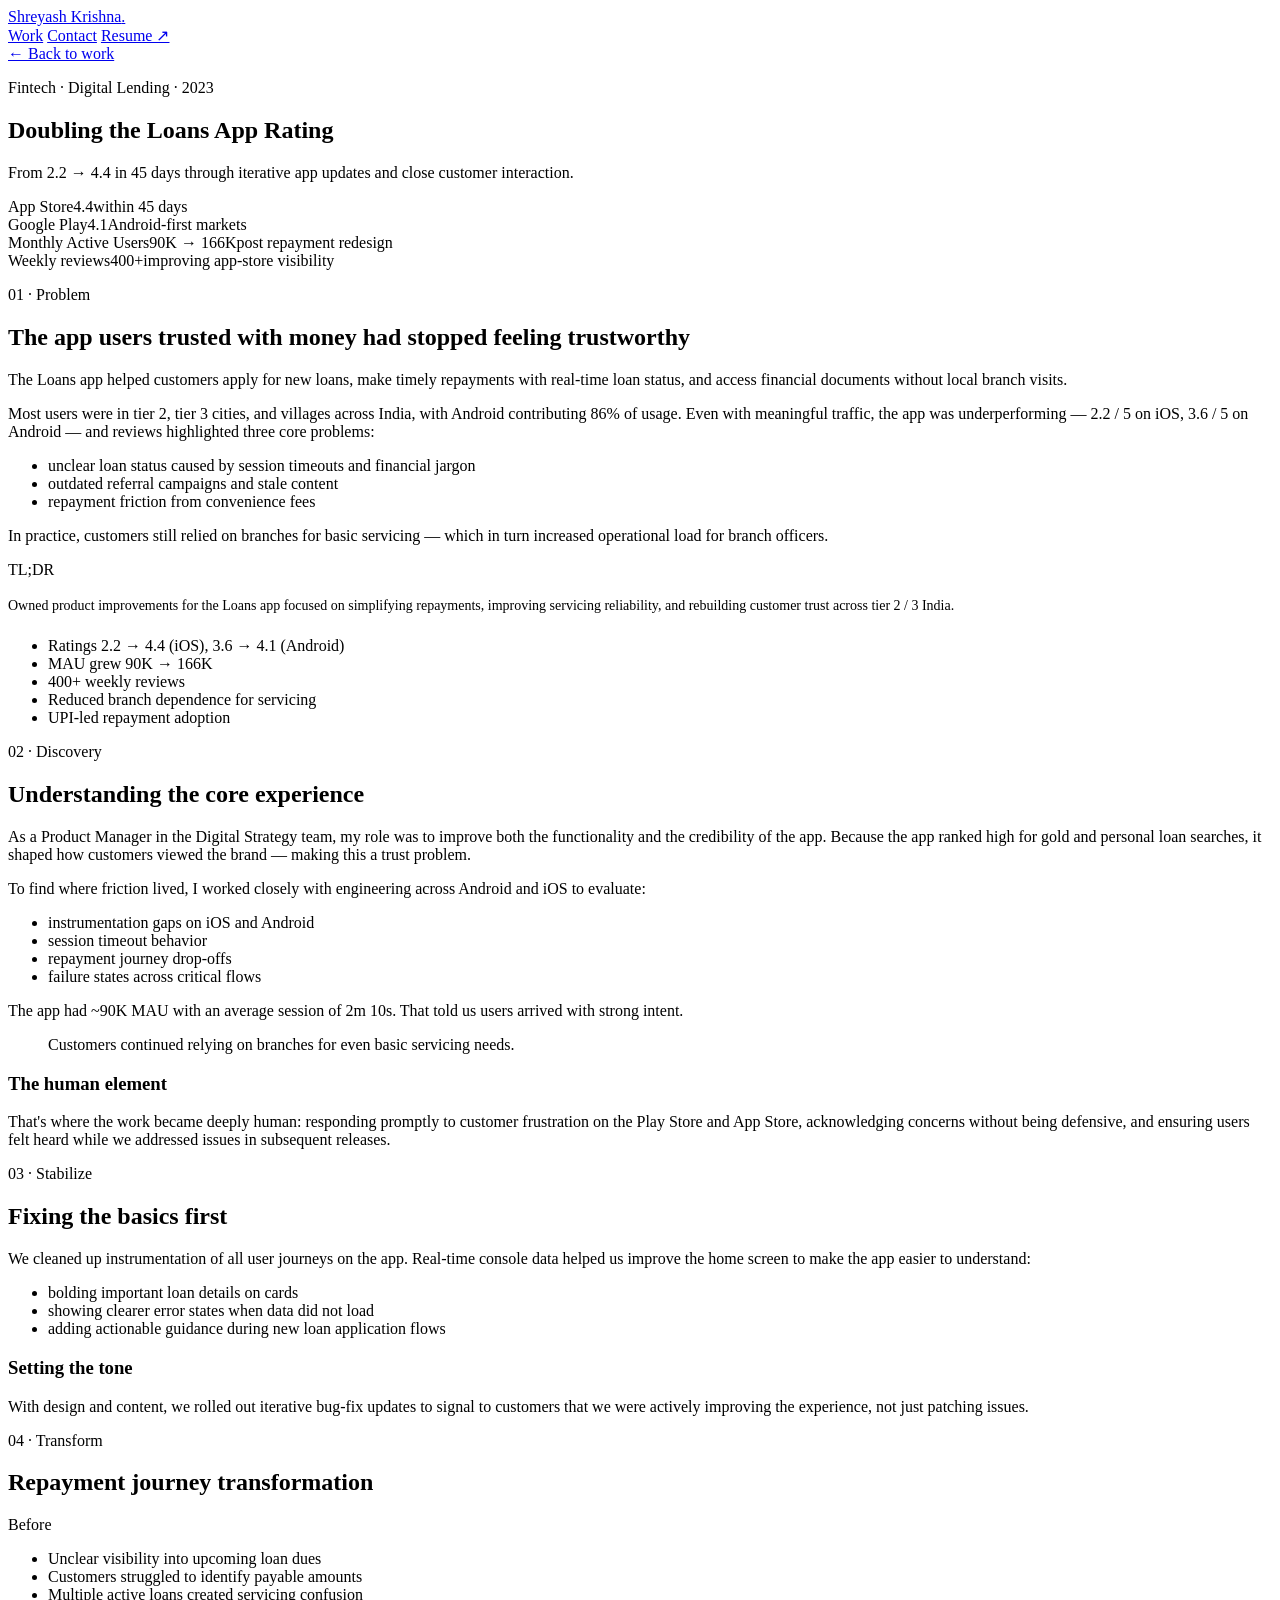
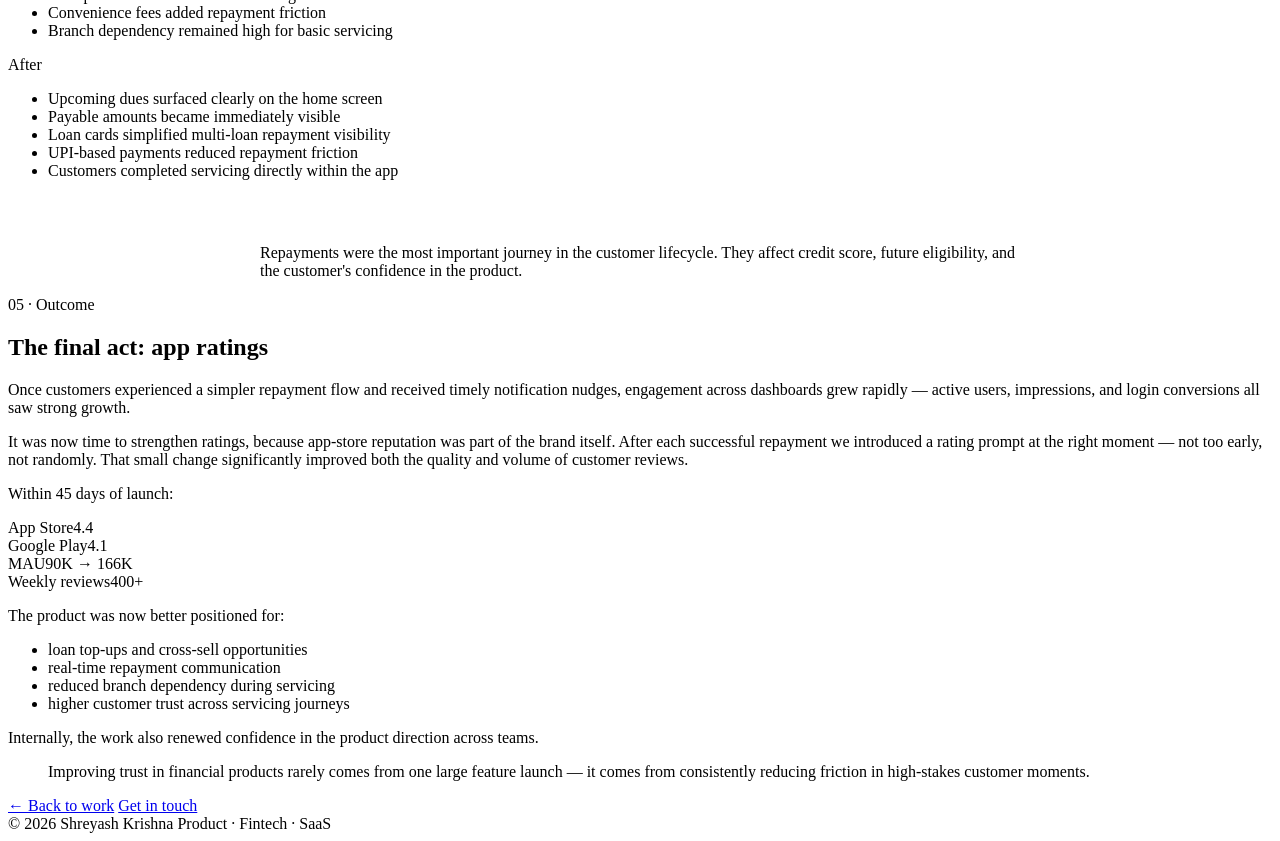
==== commit ccd76243: "Refactor loans-case-study.html for improved structure" ====
--- a/loans-case-study.html
+++ b/loans-case-study.html
@@ -1,378 +1,203 @@
 <!DOCTYPE html>
 <html lang="en">
-
 <head>
-  <meta charset="UTF-8">
-  <meta name="viewport" content="width=device-width, initial-scale=1.0">
-
-  <title>Doubling the Loans App Rating | Shreyash Krishna</title>
-
-  <link rel="stylesheet" href="design1.css">
+  <meta charset="UTF-8" />
+  <meta name="viewport" content="width=device-width, initial-scale=1" />
+  <title>Doubling the Loans App Rating — Shreyash Krishna</title>
+  <meta name="description" content="Case study: how we took a digital lending app from 2.2 → 4.4 in 45 days by redesigning repayments and rebuilding customer trust." />
+  <meta property="og:title" content="Doubling the Loans App Rating — Shreyash Krishna" />
+  <meta property="og:description" content="From 2.2 → 4.4 in 45 days through iterative app updates and close customer interaction." />
+
+  <link rel="preconnect" href="https://fonts.googleapis.com" />
+  <link rel="preconnect" href="https://fonts.gstatic.com" crossorigin />
+  <link href="https://fonts.googleapis.com/css2?family=Inter:wght@400;500;600&family=Inter+Tight:wght@600;700;800&family=JetBrains+Mono:wght@400;500&display=swap" rel="stylesheet" />
+  <link rel="stylesheet" href="styles.css" />
 </head>
-
-<body class="case-study-page">
-  <!-- NAVIGATION -->
-  <nav class="navbar">
-    <div class="nav-container">
-
-      <div class="logo">
-        <a href="index.html">
-          <img src="profile.jpeg" alt="Shreyash Krishna">
-          <span>Shreyash Krishna</span>
-        </a>
-      </div>
-
-      <div class="nav-links">
-        <a href="index.html">Home</a>
-      </div>
-
+<body>
+
+  <header class="site-header">
+    <div class="container">
+      <a href="index.html" class="brand">Shreyash Krishna<span class="dot">.</span></a>
+      <nav class="nav">
+        <a href="index.html#work">Work</a>
+        <a href="index.html#contact">Contact</a>
+        <a href="Shreyash_Krishna_CV.pdf" class="resume">Resume ↗</a>
+      </nav>
     </div>
-  </nav>
-
-  <!-- HERO -->
-
-  <section class="hero">
-
-    <div class="hero-text">
-
+  </header>
+
+  <main>
+
+    <!-- CS HERO -->
+    <section class="cs-hero container">
+      <a href="index.html" class="back">← Back to work</a>
+      <p class="eyebrow">Fintech · Digital Lending · 2023</p>
       <h1>Doubling the Loans App Rating</h1>
-
-      <h2>
-        From 2.2 → 4.4 in 45 days through iterative app updates and close customer interaction      
-      </h2>
-
+      <p class="lead">From 2.2 → 4.4 in 45 days through iterative app updates and close customer interaction.</p>
+    </section>
+
+    <!-- METRICS STRIP -->
+    <div class="container">
+      <div class="metrics-strip">
+        <div class="metric"><span class="k">App Store</span><span class="v">4.4</span><span class="note">within 45 days</span></div>
+        <div class="metric"><span class="k">Google Play</span><span class="v">4.1</span><span class="note">Android-first markets</span></div>
+        <div class="metric"><span class="k">Monthly Active Users</span><span class="v">90K → 166K</span><span class="note">post repayment redesign</span></div>
+        <div class="metric"><span class="k">Weekly reviews</span><span class="v">400+</span><span class="note">improving app-store visibility</span></div>
+      </div>
     </div>
 
-  </section>
-<!-- METRICS STRIP -->
-
-<section class="metrics-strip">
-
-  <div class="metric-card">
-
-    <h3>4.4</h3>
-
-    <p>
-      App Store Rating <br>
-      within 45 days
-    </p>
-
-  </div>
-
-  <div class="metric-card">
-
-    <h3>4.1</h3>
-
-    <p>
-      Google Play Rating <br>
-      Android-first markets
-    </p>
-
-  </div>
-
-  <div class="metric-card">
-
-    <h3>90K → 166K</h3>
-
-    <p>
-      Monthly Active Users <br>
-      post repayment redesign
-    </p>
-
-  </div>
-
-  <div class="metric-card">
-
-    <h3>400+</h3>
-
-    <p>
-      weekly ratings & reviews <br>
-      improving app visibility
-    </p>
-
-  </div>
-
-</section>
-<!-- PROBLEM + TLDR -->
-
-<section class="problem-layout">
-
-  <!-- MAIN CONTENT -->
-
-  <div class="problem-content">
-
-    <h2>Problem Statement</h2>
-
-    <p>
-      The Loans app helped customers apply for new loans, make timely repayments with real-time loan status, and access financial documents without the need for local branch visits. 
-    </p>
-
-    <p>
-      Most of our users were in tier 2, tier 3 cities, and villages across India, with Android contributing 86% of usage. Even with meaningful traffic, the app was underperforming: 
-    </p>
-<div class="rating-table-wrapper">
-
-  <table class="rating-table">
-
-    <thead>
-      <tr>
-        <th>Platform</th>
-        <th>Initial Rating</th>
-      </tr>
-    </thead>
-
-    <tbody>
-      <tr>
-        <td>iOS</td>
-        <td>2.2 / 5</td>
-      </tr>
-
-      <tr>
-        <td>Android</td>
-        <td>3.6 / 5</td>
-      </tr>
-    </tbody>
-
-  </table>
-
-</div>
-    <p>
-      Customer reviews consistently highlighted three core problems:
-      <ul>
-          <li>unclear loan status visibility caused by session timeouts and financial jargon
-
-          </li>
-          <li>
-            outdated referral campaigns and stale content
-          </li>
-          <li>
-            repayment friction due to convenience fees
-          </li>
-      </ul>
-      In practice, this meant customers still relied on branches for basic servicing, which in turn, increased the operational load for the branch officers.
-    </p>
-
-  </div>
-
-  <!-- TLDR -->
-
-  <aside class="tldr-card">
-
-    <h3>Overview</h3>
-
-<p>
-  Owned product improvements for the Loans app focused on simplifying repayments,
-  improving servicing reliability, and rebuilding customer trust across tier 2 and tier 3 India.
-</p>
-
-<ul>
-
-  <li>App ratings improved from 2.2 → 4.4 (App Store) and 3.6 → 4.1 (Google Play)</li>
-
-  <li>Monthly active users grew from 90K → 166K</li>
-
-  <li>Generated 400+ weekly reviews and ratings</li>
-
-  <li>Reduced customer dependence on branches for servicing</li>
-
-  <li>Improved repayment adoption through UPI-led flows</li>
-
-</ul>
-
-  </aside>
-
-</section>
-
-  <!-- USER UNDERSTANDING -->
-
-  <section>
-
-    <h2>Understanding the Core User Experience </h2>
-
-    <p>
-        As a Product Manager in the Digital Strategy team, my role was to improve both the functionality and the credibility of the app. The app ranked high for the gold and personal loan related searches, it shaped how customers viewed the brand, making it a trust problem. 
-    </p>
-    <p>
-      To understand where friction existed, I worked closely with engineering teams across Android and iOS to evaluate:
-      <ul>
-        <li>instrumentation gaps on iOS and Android</li>
-        <li>session timeout behavior</li>
-        <li>repayment journey drop-offs</li>
-        <li> failure states across critical flows</li>
-      </ul>
-    </p>
-    <p>The app had nearly 90K monthly active users with an average session duration of 2 minutes and 10 seconds. That indicated users were already arriving with strong intent.
-    
-    </p>
-    <blockquote>
-      “Customers continued relying on branches for even basic servicing needs.”
-    </blockquote>
-    <h4> The Human Element </h4>
-    <p>
-      That is where the work became very human for me: responding promptly to customer frustration on the Play Store and App Store, acknowledging concerns without being defensive, and ensuring users felt heard while we addressed issues in subsequent product releases.
-    </p>
-
-
-  </section>
-
-  <!-- REPAYMENTS -->
-
-  <section>
-
-    <h2>Stabilizing the User Experience
-
-    </h2>
-    <p>
-      The first priority was to fix the basics. We cleaned up instrumentation of all user journeys on the app. The real-time console data helped us improve the home screen experience, to make the app easier to understand-
-      <ul>
-        <li>bolding important loan details on cards
-        </li>
-        <li>showing clearer error states when data did not load
-        </li>
-      <li>adding more actionable guidance during new loan application flows
-      </li>
-      </ul>   
-    </p>
-  <H4>Setting the tone</H4>
-    <p>
-      With design and content, we rolled out iterative bug-fix updates to set the tone for our customers: we were actively improving the experience, not just patching issues.
-    </p>
-</section>
-
-
-<!-- JOURNEY TRANSFORMATION -->
-<section class="journey-section">
-
-  <h2>Repayment Journey Transformation</h2>
-
-
-  <div class="journey-layout">
-
-    <!-- BEFORE -->
-
-    <div class="journey-card before">
-
-      <h3>Before</h3>
-
-      <ul>
-
-        <li>Unclear visibility into upcoming loan dues</li>
-
-        <li>Customers struggled to identify payable amounts</li>
-
-        <li>Multiple active loans created servicing confusion</li>
-
-        <li>Convenience fees added repayment friction</li>
-
-        <li>Branch dependency remained high for basic servicing</li>
-
-      </ul>
-  
+    <!-- PROBLEM + TLDR -->
+    <section class="cs-section wide">
+      <div class="container">
+        <div class="cs-problem">
+          <div>
+            <p class="step">01 · Problem</p>
+            <h2>The app users trusted with money had stopped feeling trustworthy</h2>
+            <p>The Loans app helped customers apply for new loans, make timely repayments with real-time loan status, and access financial documents without local branch visits.</p>
+            <p>Most users were in tier 2, tier 3 cities, and villages across India, with Android contributing 86% of usage. Even with meaningful traffic, the app was underperforming — 2.2 / 5 on iOS, 3.6 / 5 on Android — and reviews highlighted three core problems:</p>
+            <ul>
+              <li>unclear loan status caused by session timeouts and financial jargon</li>
+              <li>outdated referral campaigns and stale content</li>
+              <li>repayment friction from convenience fees</li>
+            </ul>
+            <p>In practice, customers still relied on branches for basic servicing — which in turn increased operational load for branch officers.</p>
+          </div>
+
+          <aside class="cs-tldr">
+            <p class="k">TL;DR</p>
+            <p style="font-size: 14px; color: var(--ink); margin: 0 0 20px; line-height: 1.6;">
+              Owned product improvements for the Loans app focused on simplifying repayments,
+              improving servicing reliability, and rebuilding customer trust across tier 2 / 3 India.
+            </p>
+            <ul>
+              <li>Ratings 2.2 → 4.4 (iOS), 3.6 → 4.1 (Android)</li>
+              <li>MAU grew 90K → 166K</li>
+              <li>400+ weekly reviews</li>
+              <li>Reduced branch dependence for servicing</li>
+              <li>UPI-led repayment adoption</li>
+            </ul>
+          </aside>
+        </div>
+      </div>
+    </section>
+
+    <!-- DISCOVERY -->
+    <section class="cs-section">
+      <div class="container">
+        <p class="step">02 · Discovery</p>
+        <h2>Understanding the core experience</h2>
+        <p>As a Product Manager in the Digital Strategy team, my role was to improve both the functionality and the credibility of the app. Because the app ranked high for gold and personal loan searches, it shaped how customers viewed the brand — making this a trust problem.</p>
+        <p>To find where friction lived, I worked closely with engineering across Android and iOS to evaluate:</p>
+        <ul>
+          <li>instrumentation gaps on iOS and Android</li>
+          <li>session timeout behavior</li>
+          <li>repayment journey drop-offs</li>
+          <li>failure states across critical flows</li>
+        </ul>
+        <p>The app had ~90K MAU with an average session of 2m 10s. That told us users arrived with strong intent.</p>
+
+        <blockquote class="pull">
+          <p>Customers continued relying on branches for even basic servicing needs.</p>
+        </blockquote>
+
+        <h3>The human element</h3>
+        <p>That's where the work became deeply human: responding promptly to customer frustration on the Play Store and App Store, acknowledging concerns without being defensive, and ensuring users felt heard while we addressed issues in subsequent releases.</p>
+      </div>
+    </section>
+
+    <!-- STABILIZE -->
+    <section class="cs-section cs-stable">
+      <div class="container">
+        <p class="step">03 · Stabilize</p>
+        <h2>Fixing the basics first</h2>
+        <p>We cleaned up instrumentation of all user journeys on the app. Real-time console data helped us improve the home screen to make the app easier to understand:</p>
+        <ul>
+          <li>bolding important loan details on cards</li>
+          <li>showing clearer error states when data did not load</li>
+          <li>adding actionable guidance during new loan application flows</li>
+        </ul>
+        <h3>Setting the tone</h3>
+        <p>With design and content, we rolled out iterative bug-fix updates to signal to customers that we were actively improving the experience, not just patching issues.</p>
+      </div>
+    </section>
+
+    <!-- BEFORE / AFTER -->
+    <section class="cs-section wide">
+      <div class="container">
+        <p class="step">04 · Transform</p>
+        <h2>Repayment journey transformation</h2>
+        <div class="cs-compare">
+          <div class="col">
+            <p class="label">Before</p>
+            <ul>
+              <li>Unclear visibility into upcoming loan dues</li>
+              <li>Customers struggled to identify payable amounts</li>
+              <li>Multiple active loans created servicing confusion</li>
+              <li>Convenience fees added repayment friction</li>
+              <li>Branch dependency remained high for basic servicing</li>
+            </ul>
+          </div>
+          <div class="col after">
+            <p class="label">After</p>
+            <ul>
+              <li>Upcoming dues surfaced clearly on the home screen</li>
+              <li>Payable amounts became immediately visible</li>
+              <li>Loan cards simplified multi-loan repayment visibility</li>
+              <li>UPI-based payments reduced repayment friction</li>
+              <li>Customers completed servicing directly within the app</li>
+            </ul>
+          </div>
+        </div>
+        <blockquote class="pull" style="max-width: 760px; margin: 64px auto 0;">
+          <p>Repayments were the most important journey in the customer lifecycle. They affect credit score, future eligibility, and the customer's confidence in the product.</p>
+        </blockquote>
+      </div>
+    </section>
+
+    <!-- OUTCOME -->
+    <section class="cs-section">
+      <div class="container">
+        <p class="step">05 · Outcome</p>
+        <h2>The final act: app ratings</h2>
+        <p>Once customers experienced a simpler repayment flow and received timely notification nudges, engagement across dashboards grew rapidly — active users, impressions, and login conversions all saw strong growth.</p>
+        <p>It was now time to strengthen ratings, because app-store reputation was part of the brand itself. After each successful repayment we introduced a rating prompt at the right moment — not too early, not randomly. That small change significantly improved both the quality and volume of customer reviews.</p>
+        <p>Within 45 days of launch:</p>
+
+        <div class="cs-outcome-metrics">
+          <div class="metric"><span class="k">App Store</span><span class="v">4.4</span></div>
+          <div class="metric"><span class="k">Google Play</span><span class="v">4.1</span></div>
+          <div class="metric"><span class="k">MAU</span><span class="v">90K → 166K</span></div>
+          <div class="metric"><span class="k">Weekly reviews</span><span class="v">400+</span></div>
+        </div>
+
+        <p>The product was now better positioned for:</p>
+        <ul>
+          <li>loan top-ups and cross-sell opportunities</li>
+          <li>real-time repayment communication</li>
+          <li>reduced branch dependency during servicing</li>
+          <li>higher customer trust across servicing journeys</li>
+        </ul>
+        <p>Internally, the work also renewed confidence in the product direction across teams.</p>
+
+        <blockquote class="pull">
+          <p>Improving trust in financial products rarely comes from one large feature launch — it comes from consistently reducing friction in high-stakes customer moments.</p>
+        </blockquote>
+
+        <div class="cs-actions">
+          <a href="index.html" class="btn btn-secondary">← Back to work</a>
+          <a href="mailto:shreyash.krishna@hotmail.com" class="btn btn-primary">Get in touch</a>
+        </div>
+      </div>
+    </section>
+
+  </main>
+
+  <footer class="site-footer">
+    <div class="container">
+      <span>© 2026 Shreyash Krishna</span>
+      <span>Product · Fintech · SaaS</span>
     </div>
-
-    <!-- AFTER -->
-
-    <div class="journey-card after">
-
-      <h3>After</h3>
-
-      <ul>
-
-        <li>Upcoming dues surfaced clearly on the home screen</li>
-
-        <li>Payable amounts became immediately visible</li>
-
-        <li>Loan cards simplified multi-loan repayment visibility</li>
-
-        <li>UPI-based payments reduced repayment friction</li>
-
-        <li>Customers completed servicing directly within the app</li>
-
-      </ul>
-
-    </div>
-
-  </div>
-<blockquote>
-    repayments were the most important journey in the customer lifecycle. They affect credit score, future eligibility, and the customer’s confidence in the product.
-  </blockquote>
-</section>
-  <!-- OUTCOME -->
-
-  <section>
-
-    <h2>The Final Act: App Ratings</h2>
-
-    <p>
-      Once customers experienced a simpler repayment flow and received timely notification nudges, engagement across the dashboards increased rapidly — active users, impressions, and login conversions all saw strong growth.
-    </p>
-
-    <p>
-      It was now time to focus on strengthening ratings because app-store reputation was part of the brand itself
-    </p>
-
-    <p>
-  After each successful repayment, we introduced a rating prompt at the right moment in the journey — not too early, and not randomly.
-    </p>
-<p>
-  This small change significantly improved both the quality and volume of customer reviews.
-</p>
-
-<p>
-  Within 45 days of launch:
-</p>
-
-<div class="outcome-metrics">
-
-  <div class="outcome-metric">
-    <h3>⭐ 4.4</h3>
-    <p>iOS App Rating</p>
-  </div>
-
-  <div class="outcome-metric">
-    <h3>📱 4.1</h3>
-    <p>Google Play Rating</p>
-  </div>
-
-  <div class="outcome-metric">
-    <h3>📈 90K → 166K</h3>
-    <p>Monthly Active Users</p>
-  </div>
-
-  <div class="outcome-metric">
-    <h3>💬 400+</h3>
-    <p>Weekly Reviews</p>
-  </div>
-
-</div>
-
-<p>
-  The product was now better positioned for:
-</p>
-
-<ul>
-
-  <li>loan top-ups and cross-sell opportunities</li>
-
-  <li>real-time repayment communication</li>
-
-  <li>reduced branch dependency during servicing</li>
-
-  <li>higher customer trust across servicing journeys</li>
-
-</ul>
-
-<p>
-  Internally, the work also renewed confidence in the product direction across teams.
-</p>
-
-<blockquote>
-  “Improving trust in financial products rarely comes from one large feature launch —
-  it comes from consistently reducing friction in high-stakes customer moments.”
-</blockquote>
-
-  </section>
+  </footer>
 
 </body>
-
 </html>
